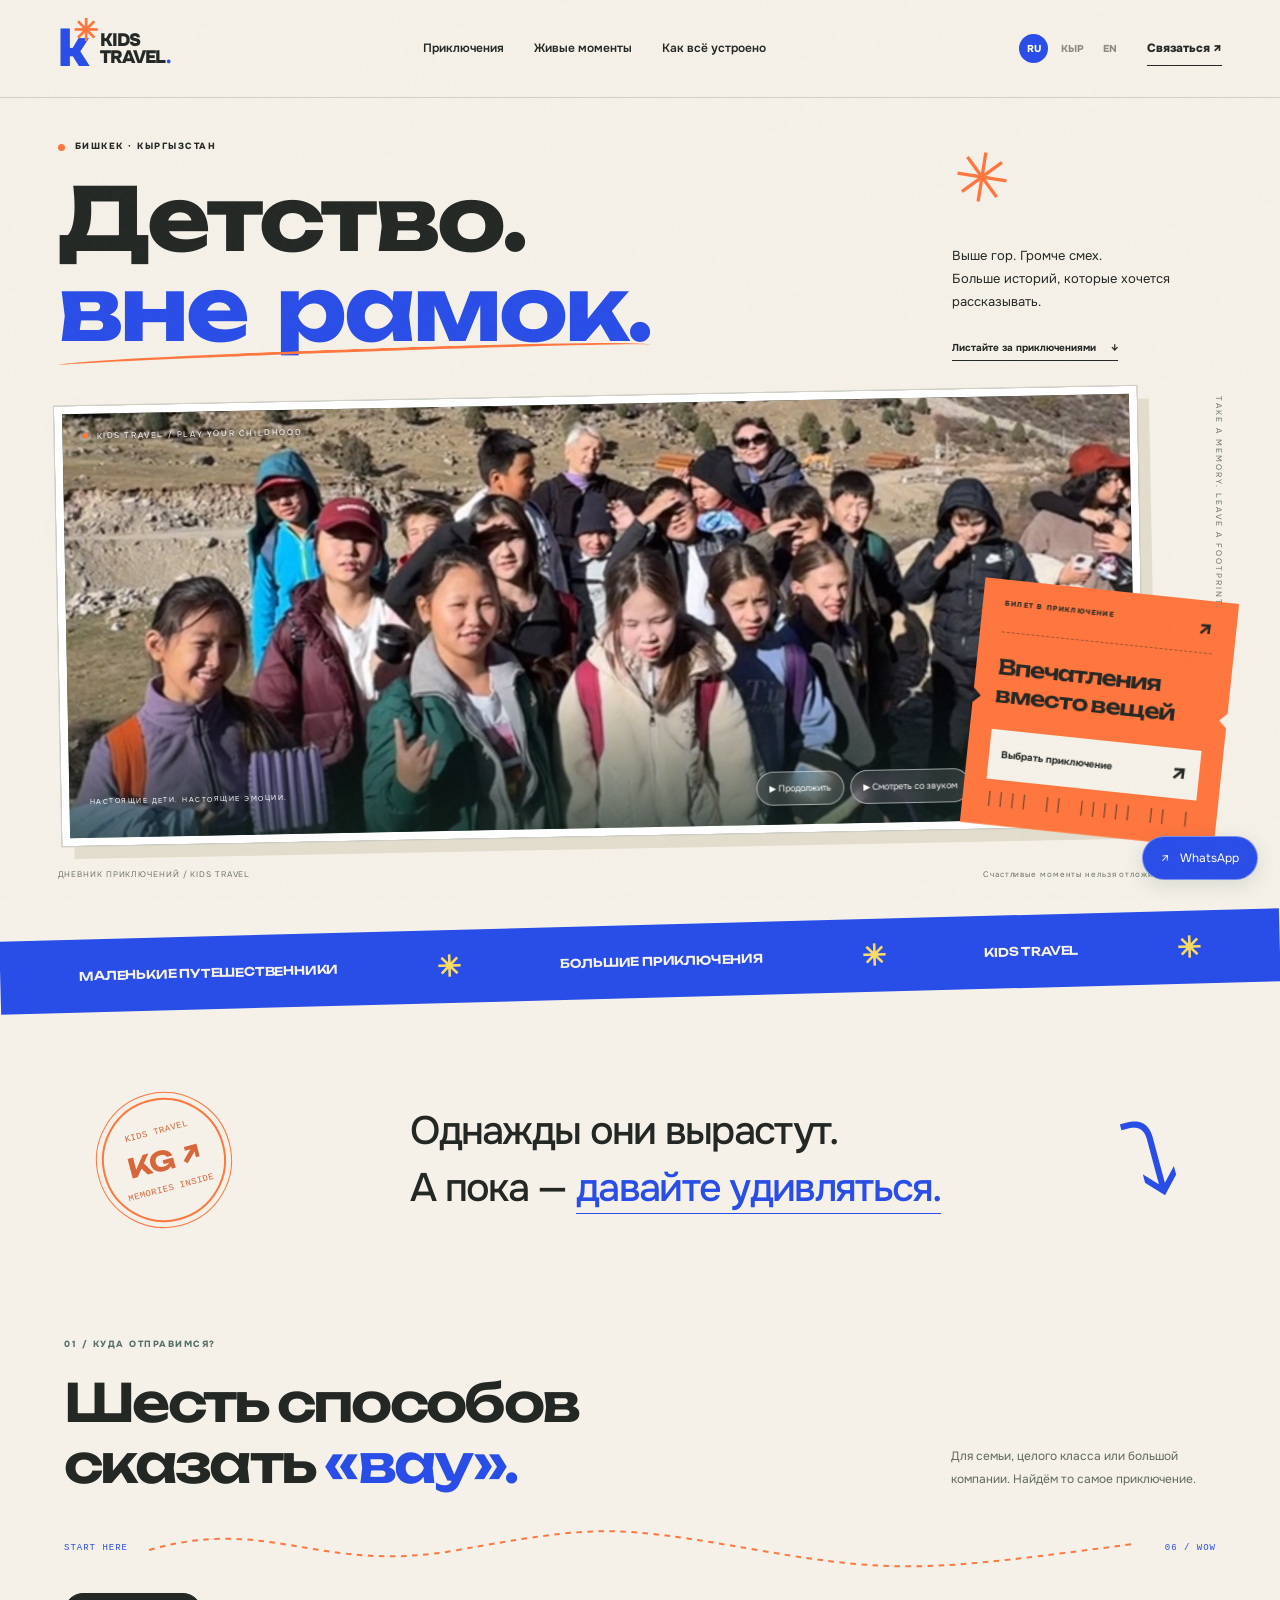
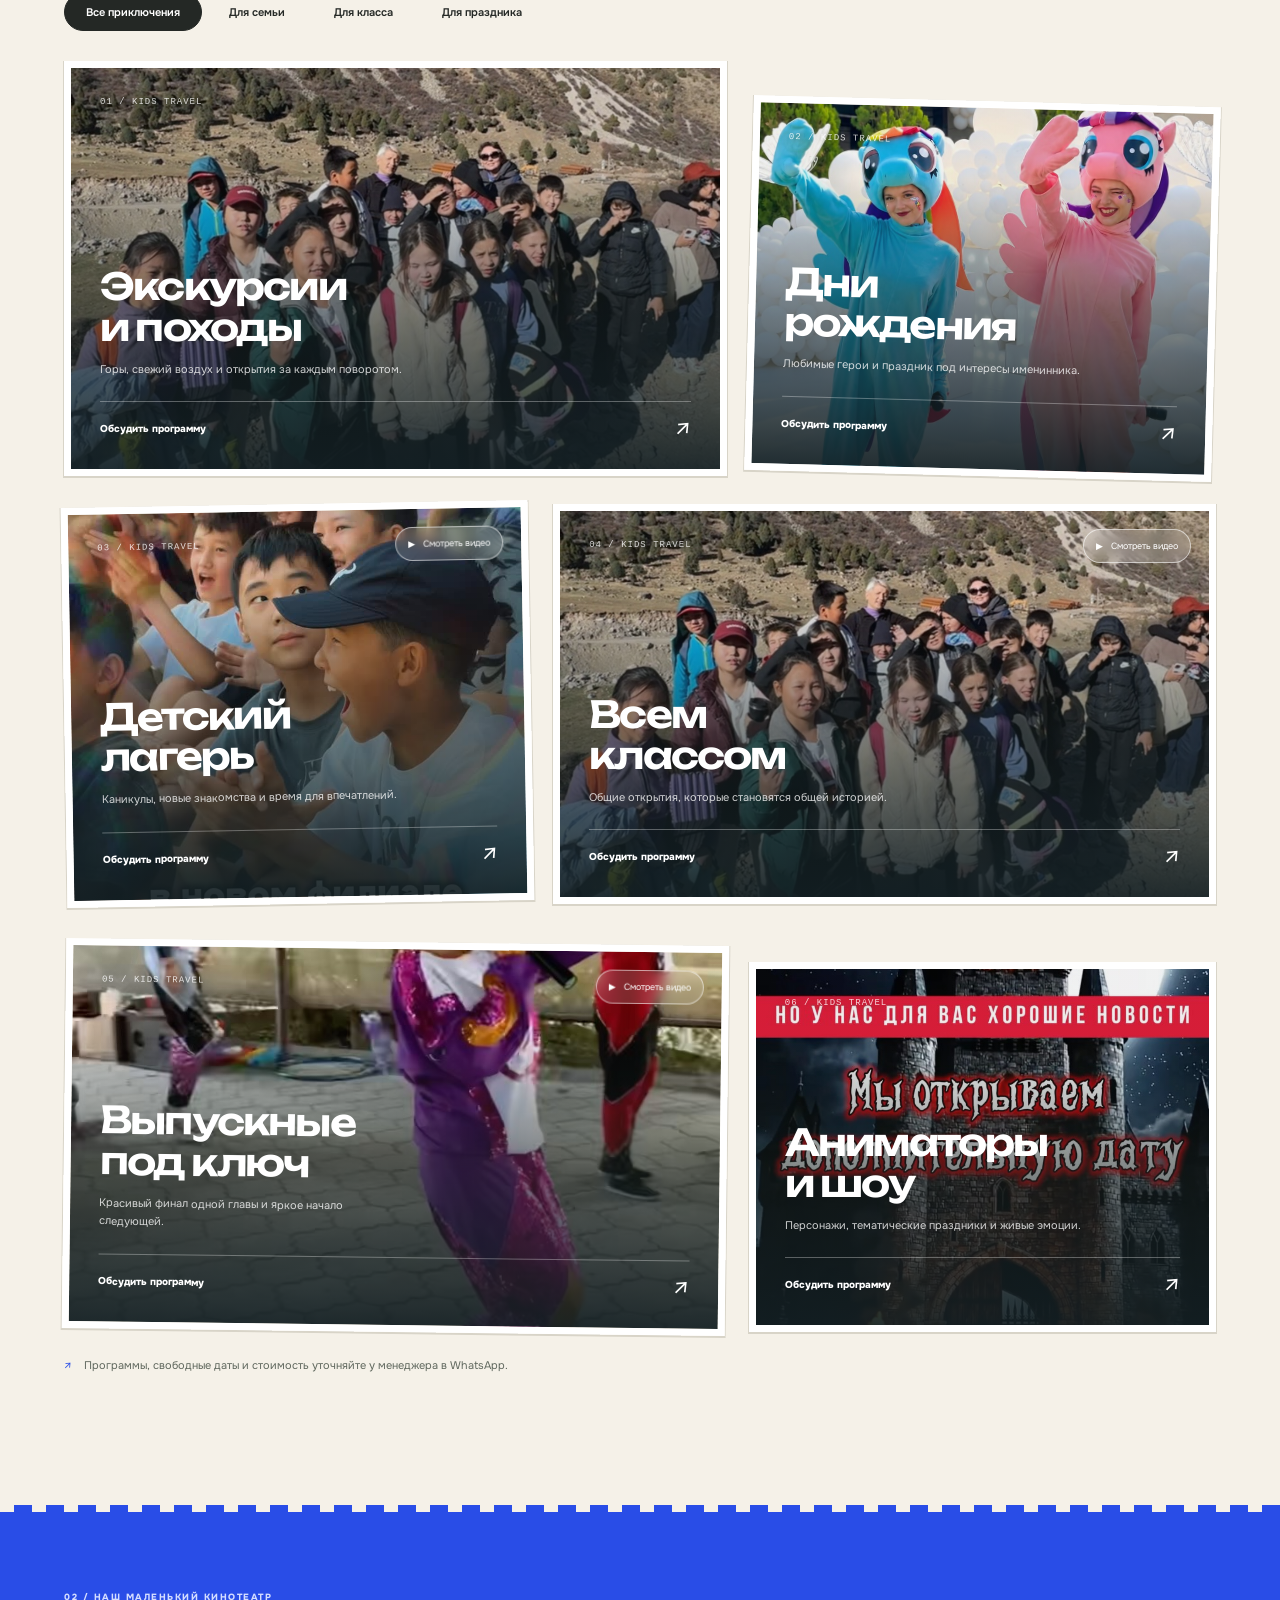
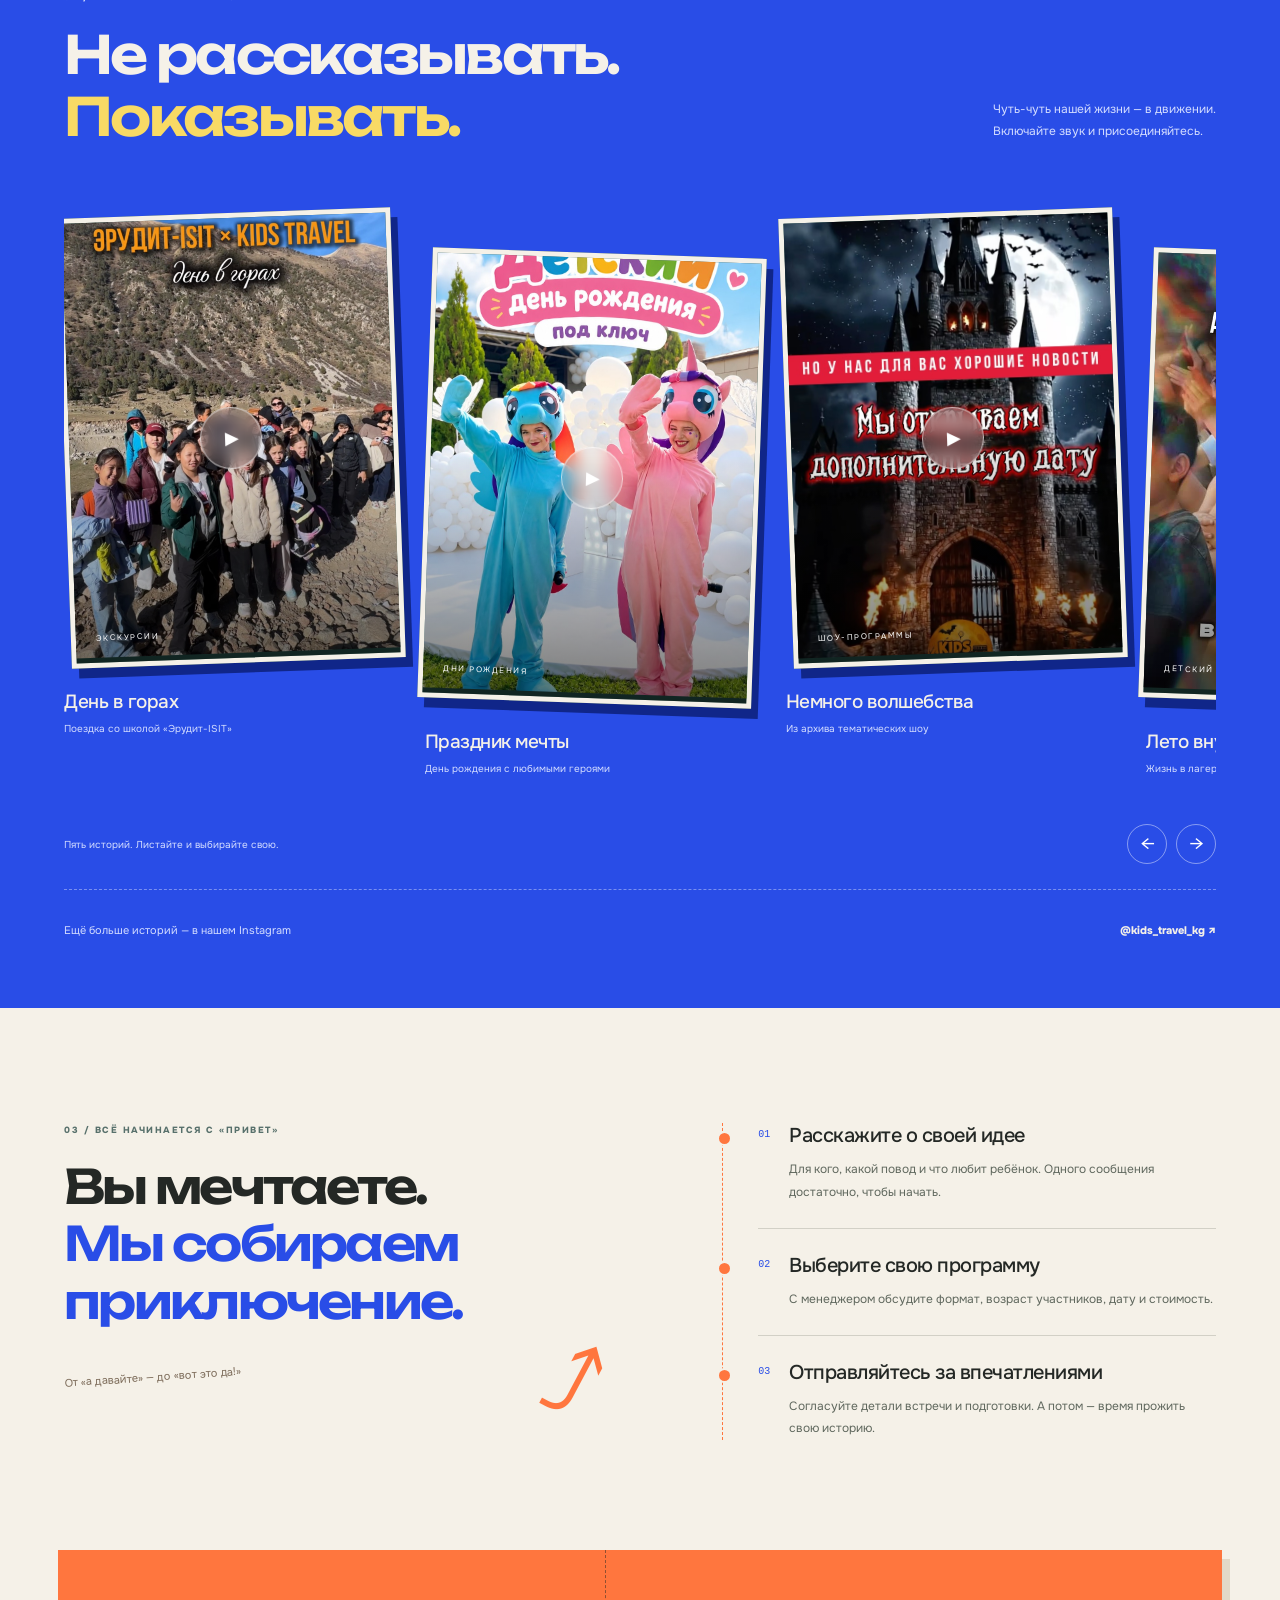
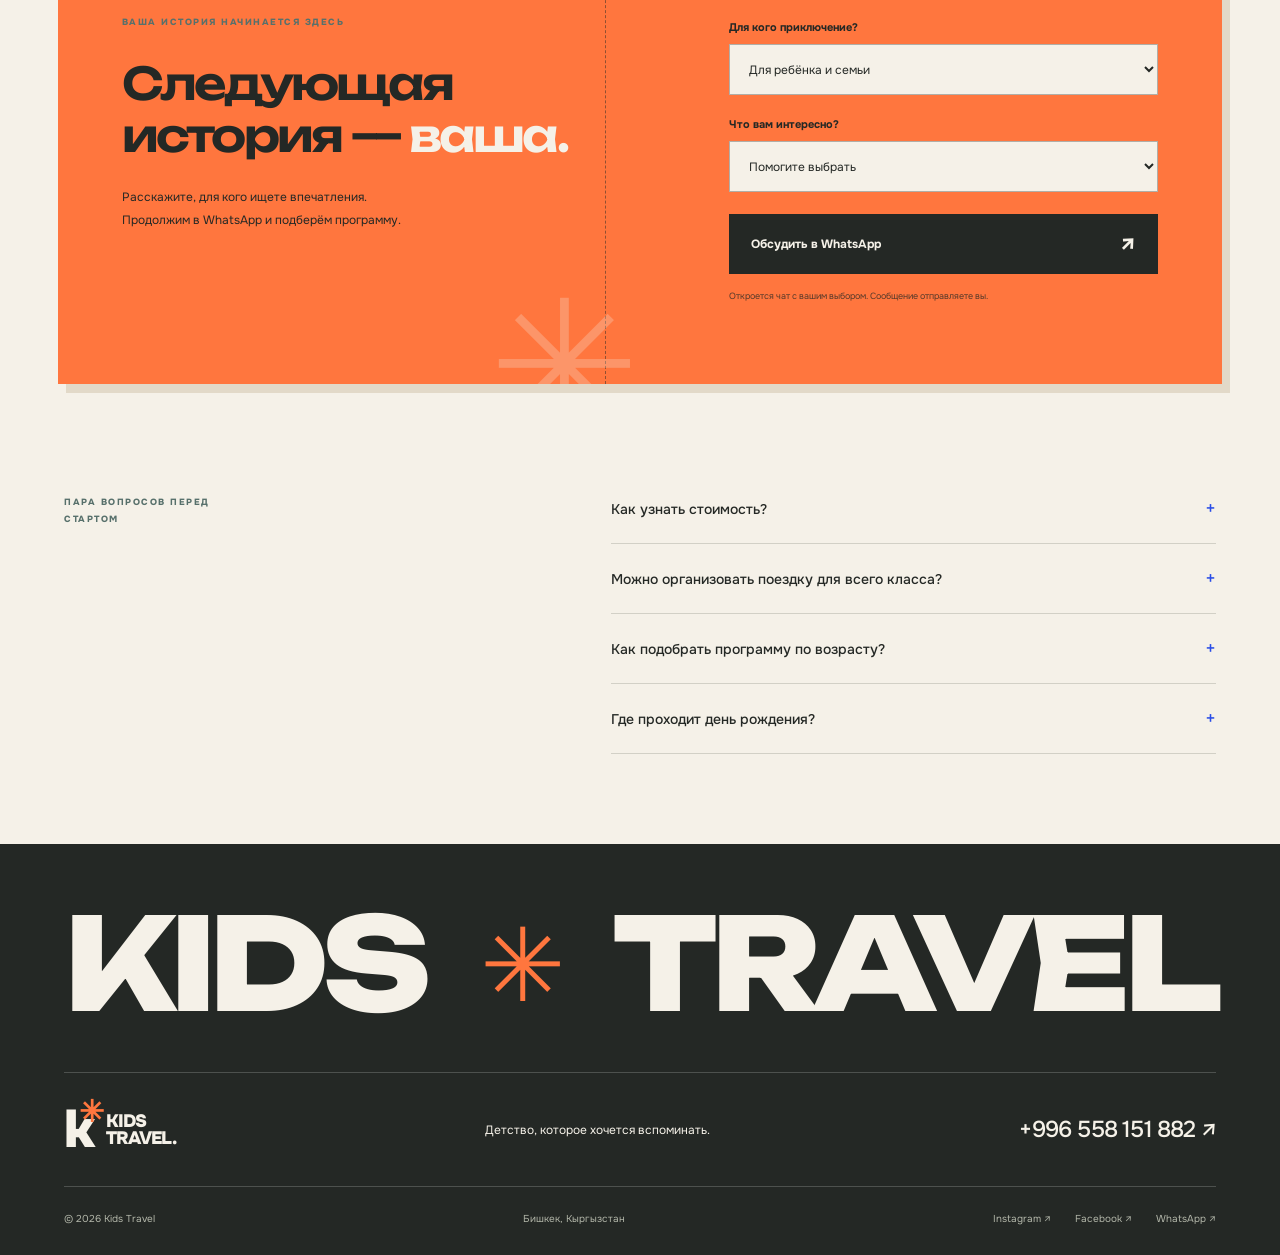
==== kids-travel/index.html @ 7dd41d34 "Publish Kids Travel website with local video on GitHub Pages" ====
<!doctype html>
<html lang="ru">
<head>
  <meta charset="utf-8"><meta name="viewport" content="width=device-width,initial-scale=1">
  <meta name="theme-color" content="#f5f1e8"><meta name="description" content="Kids Travel: экскурсии, лагерь, дни рождения, выпускные и шоу-программы в Бишкеке и Кыргызстане. Подберите приключение в WhatsApp.">
  <title>Kids Travel — детство, полное приключений</title>
  <link rel="icon" type="image/svg+xml" href="assets/favicon.svg"><link rel="stylesheet" href="style.css"><link rel="stylesheet" href="design.css">
</head>
<body>
<a class="skip" href="#directions" data-t="skip">К направлениям</a>
<header class="header">
 <a href="#" class="logo" aria-label="Kids Travel"><span class="logo-mark">k<span>✳</span></span><span>KIDS<br>TRAVEL<span class="logo-dot">.</span></span></a>
 <nav aria-label="Navigation"><a href="#directions" data-t="nav1">Приключения</a><a href="#moments" data-t="nav2">Живые моменты</a><a href="#how" data-t="nav3">Как всё устроено</a></nav>
 <div class="header-right"><div class="languages" role="group" aria-label="Language"><button data-lang="ru" aria-pressed="true">RU</button><button data-lang="ky" aria-pressed="false">КЫР</button><button data-lang="en" aria-pressed="false">EN</button></div><a class="header-contact wa" data-t="contact">Связаться ↗</a></div>
</header>
<main>
 <section class="hero" aria-labelledby="hero-title">
  <div class="hero-top"><div class="hero-copy"><div class="eyebrow"><i></i><span data-t="location">БИШКЕК · КЫРГЫЗСТАН</span></div><h1 id="hero-title" data-t="headline">Детство.<br><span>вне рамок.</span></h1></div><div class="hero-aside"><span class="sun-doodle" aria-hidden="true">✳</span><p data-t="intro">Выше гор. Громче смех.<br>Больше историй, которые хочется рассказывать.</p><a href="#directions" class="text-link"><span data-t="explore">Листайте за приключениями</span> ↓</a></div></div>
  <div class="hero-stage"><div class="hero-video-frame"><div class="hero-media"><video id="hero-video" autoplay muted loop playsinline preload="metadata" poster="assets/poster-1.jpg" aria-label="Kids Travel — поездка в горы"><source src="assets/video-1.mp4" type="video/mp4"></video></div><div class="hero-shade"></div><span class="film-label"><i></i> KIDS TRAVEL / PLAY YOUR CHILDHOOD</span><div class="hero-bottom"><span data-t="heroNote">НАСТОЯЩИЕ ДЕТИ. НАСТОЯЩИЕ ЭМОЦИИ.</span><div class="video-tools"><button id="hero-toggle" data-t="pause">Ⅱ Пауза</button><button class="watch" data-video="1" data-t="watch">▶ Смотреть со звуком</button></div></div></div><div class="hero-ticket"><div class="ticket-head"><span data-t="ticket">БИЛЕТ В ПРИКЛЮЧЕНИЕ</span><b>↗</b></div><p data-t="sticker">Впечатления<br>вместо вещей</p><a class="button lime" href="#directions"><span data-t="choose">Выбрать приключение</span><span>↗</span></a><div class="ticket-code" aria-hidden="true">|||| || ||||| || | |||| ||||| ||</div></div><span class="hero-side-note" aria-hidden="true">TAKE A MEMORY. LEAVE A FOOTPRINT.</span></div>
  <div class="hero-caption"><span data-t="edition">ДНЕВНИК ПРИКЛЮЧЕНИЙ / KIDS TRAVEL</span><span data-t="heroCaption">Счастливые моменты нельзя отложить на потом. ↙</span></div>
 </section>
 <div class="ticker" aria-hidden="true"><span data-t="ticker">МАЛЕНЬКИЕ ПУТЕШЕСТВЕННИКИ</span><b>✳</b><span data-t="ticker2">БОЛЬШИЕ ПРИКЛЮЧЕНИЯ</span><b>✳</b><span>KIDS TRAVEL</span><b>✳</b></div>
 <section class="manifesto"><div class="postmark" aria-hidden="true"><span>KIDS TRAVEL</span><b>KG ↗</b><span>MEMORIES INSIDE</span></div><p data-t="manifesto">Однажды они вырастут.<br>А пока — <em>давайте удивляться.</em></p><span class="manifesto-arrow" aria-hidden="true">⤵</span></section>
 <section id="directions" class="section directions">
  <div class="section-heading"><div><div class="eyebrow dark" data-t="dirLabel">01 / КУДА ОТПРАВИМСЯ?</div><h2 data-t="dirTitle">У каждого детства —<br><em>свой маршрут.</em></h2></div><p data-t="dirIntro">Для семьи, целого класса или большой компании. Найдём то самое приключение.</p></div><div class="route-divider" aria-hidden="true"><span>START HERE</span><svg viewBox="0 0 900 35" preserveAspectRatio="none"><path d="M1 20C110-15 155 45 280 20S420-5 550 20S710 40 890 14"/></svg><span>06 / WOW</span></div>
  <div class="filters" role="group" aria-label="Filter"><button data-filter="all" class="active" aria-pressed="true" data-t="all">Все приключения</button><button data-filter="family" aria-pressed="false" data-t="family">Для семьи</button><button data-filter="school" aria-pressed="false" data-t="school">Для класса</button><button data-filter="party" aria-pressed="false" data-t="party">Для праздника</button></div>
  <div id="direction-grid" class="direction-grid"></div>
  <p class="price-note"><span>↗</span><span data-t="priceNote">Программы, свободные даты и стоимость уточняйте у менеджера в WhatsApp.</span></p>
 </section>
 <section id="moments" class="moments section">
  <div class="section-heading"><div><div class="eyebrow" data-t="momLabel">02 / НИКАКИХ ПОСТАНОВОК</div><h2 data-t="momTitle">Это надо<br><em>почувствовать.</em></h2></div><p data-t="momIntro">Чуть-чуть нашей жизни — в движении.<br>Включайте звук и присоединяйтесь.</p></div>
  <div class="reel-grid" id="reel-grid"></div>
  <div class="film-navigation"><span data-t="filmHint">Пять историй. Листайте и выбирайте свою.</span><div><button id="film-prev" aria-label="Предыдущие видео">←</button><button id="film-next" aria-label="Следующие видео">→</button></div></div>
  <div class="moments-footer"><p data-t="instagramNote">Ещё больше историй — в нашем Instagram</p><a href="https://www.instagram.com/kids_travel_kg/" target="_blank" rel="noopener noreferrer">@kids_travel_kg ↗</a></div>
 </section>
 <section id="how" class="section how"><div class="how-title"><div class="eyebrow dark" data-t="howLabel">03 / ВСЁ НАЧИНАЕТСЯ С «ПРИВЕТ»</div><h2 data-t="howTitle">Вы мечтаете.<br><em>Мы собираем<br>приключение.</em></h2><div class="hand-arrow" aria-hidden="true">⤴</div><span class="how-note" data-t="howNote">От «а давайте» — до «вот это да!»</span></div><div id="steps" class="steps"></div></section>
 <section class="section planner" id="planner"><div><div class="eyebrow dark" data-t="planLabel">ВАША ИСТОРИЯ НАЧИНАЕТСЯ ЗДЕСЬ</div><h2 data-t="planTitle">А что, если<br><em>уже пора?</em></h2><p data-t="planIntro">Расскажите, для кого ищете впечатления.<br>Продолжим в WhatsApp и подберём программу.</p></div><form id="plan-form"><label for="audience" data-t="audienceLabel">Для кого приключение?</label><select id="audience"></select><label for="interest" data-t="interestLabel">Что вам интересно?</label><select id="interest"></select><button class="button ink" type="submit"><span data-t="planButton">Обсудить в WhatsApp</span><span>↗</span></button><p class="form-note" data-t="formNote">Откроется чат с вашим выбором. Сообщение отправляете вы.</p></form><span class="planner-star" aria-hidden="true">✳</span></section>
 <section class="section faq"><div class="eyebrow dark" data-t="faqLabel">ПАРА ВОПРОСОВ ПЕРЕД СТАРТОМ</div><div id="faq-list"></div></section>
</main>
<footer><div class="footer-wordmark" aria-hidden="true">KIDS<span>✳</span>TRAVEL</div><div class="footer-top"><a class="logo" href="#"><span class="logo-mark">k<span>✳</span></span><span>KIDS<br>TRAVEL.</span></a><p data-t="footerLine">Детство, которое хочется вспоминать.</p><a class="phone" href="tel:+996558151882">+996 558 151 882 ↗</a></div><div class="footer-bottom"><span>© <span id="year"></span> Kids Travel</span><span data-t="city">Бишкек, Кыргызстан</span><div><a href="https://www.instagram.com/kids_travel_kg/" target="_blank" rel="noopener noreferrer">Instagram ↗</a><a href="https://www.facebook.com/profile.php?id=61578369153293" target="_blank" rel="noopener noreferrer">Facebook ↗</a><a class="wa">WhatsApp ↗</a></div></div></footer>
<a class="floating-wa wa" aria-label="WhatsApp">↗ <span>WhatsApp</span></a>
<dialog id="video-dialog"><div class="dialog-head"><span id="video-title"></span><button id="close-video" aria-label="Закрыть видео">✕</button></div><video id="modal-video" controls playsinline preload="none"></video><p id="video-error" hidden data-t="videoError">Видео не загрузилось. Попробуйте ещё раз или откройте оригинал.</p><a id="original-link" target="_blank" rel="noopener noreferrer" data-t="original">Оригинал в Instagram ↗</a></dialog>
<script src="app.js"></script>
</body></html>
---- kids-travel/style.css ----
@import url('https://fonts.googleapis.com/css2?family=Manrope:wght@400;500;600;700;800&display=swap');
:root{--paper:#f7f4ec;--ink:#173a37;--lime:#d8f36a;--orange:#ef8853;--line:#d8ded4}*{box-sizing:border-box}html{scroll-behavior:smooth;scroll-padding-top:100px}body{margin:0;color:var(--ink);background:var(--paper);font-family:Manrope,Arial,sans-serif;-webkit-font-smoothing:antialiased}button,input,select{font:inherit}button,a,select{-webkit-tap-highlight-color:transparent}a{color:inherit;text-decoration:none;cursor:pointer}button{cursor:pointer}button:focus-visible,a:focus-visible,select:focus-visible{outline:3px solid #ec7f49;outline-offset:5px}button{color:inherit}img,video{max-width:100%}.skip{position:fixed;left:20px;top:-100px;z-index:100;background:var(--lime);padding:15px}.skip:focus{top:10px}.header{height:100px;display:flex;align-items:center;justify-content:space-between;gap:20px;padding:0 4%;background:var(--paper);position:relative;z-index:5}.logo{display:flex;align-items:center;gap:9px;font-size:18px;font-weight:900;line-height:.91;letter-spacing:-1px}.logo-mark{position:relative;display:block;font-size:53px;line-height:1;letter-spacing:-6px;margin-right:8px}.logo-mark span{position:absolute;color:var(--orange);font-size:30px;right:-15px;top:-6px;letter-spacing:0}.logo-dot{color:var(--orange)}nav{display:flex;gap:30px;font-size:12px;font-weight:700}nav a:hover{color:#cc602f}.header-right{display:flex;align-items:center;gap:28px}.languages{display:flex;gap:11px}.languages button{border:0;background:none;font-size:11px;padding:7px 0;opacity:.5;font-weight:800}.languages button[aria-pressed=true]{opacity:1;border-bottom:2px solid var(--ink)}.header-contact{font-size:12px;border-bottom:1px solid var(--ink);padding:9px 0;font-weight:800}.hero{position:relative;min-height:650px;height:calc(100svh - 100px);max-height:860px;overflow:hidden;margin:0 18px;border-radius:12px;color:#fff;background:#33594f}.hero-media{position:absolute;inset:0 0 0 31%;overflow:hidden}.hero-media video{height:100%;width:100%;object-fit:cover;object-position:center 47%}.hero-shade{position:absolute;inset:0;background:linear-gradient(90deg,#143b36 0%,#173b36ef 24%,#173b3670 60%,#173b3610 100%),linear-gradient(0deg,#123a37a0,transparent 25%)}.hero-copy{position:relative;padding:70px 5% 110px;max-width:850px}.eyebrow{font-size:10px;font-weight:800;letter-spacing:2px;display:flex;gap:10px;align-items:center}.eyebrow i{width:6px;height:6px;border-radius:50%;background:var(--lime)}h1{font-size:clamp(68px,7.7vw,118px);line-height:1.02;letter-spacing:-7px;margin:36px 0 26px;font-weight:800}h1 span{color:var(--lime)}.hero-copy p{font-size:16px;line-height:1.8;color:#e4eee6;margin:0 0 33px}.button{display:inline-flex;justify-content:space-between;gap:34px;align-items:center;border:none;border-radius:5px;padding:19px 22px;font-size:12px;font-weight:800;transition:transform .2s,background .2s}.button:hover{transform:translateY(-3px)}.button span:last-child{font-size:22px;line-height:1}.lime{background:var(--lime);color:var(--ink)}.ink{background:var(--ink);color:var(--paper)}.hero-sticker{position:absolute;right:5%;top:46px;transform:rotate(9deg);text-align:center;color:var(--ink);background:var(--lime);border-radius:50%;width:129px;height:129px;display:grid;align-content:center;gap:0}.hero-sticker>span{font-size:37px;line-height:1}.hero-sticker p{font-size:11px;font-weight:800;line-height:1.4;margin:7px 0}.hero-bottom{position:absolute;bottom:25px;left:5%;right:3%;display:flex;justify-content:space-between;align-items:center;gap:15px}.hero-bottom>span{font-size:8px;letter-spacing:1.9px}.video-tools{display:flex;gap:8px}.video-tools button{border:1px solid #ffffff60;border-radius:30px;background:#173a3750;color:white;padding:10px 15px;font-size:10px;backdrop-filter:blur(8px)}.ticker{display:flex;align-items:center;justify-content:space-evenly;gap:32px;overflow:hidden;white-space:nowrap;padding:25px 0;font-size:12px;font-weight:800;letter-spacing:1px;border-bottom:1px solid var(--line)}.ticker b{font-size:26px;color:var(--orange)}.section{padding:100px 6%}.section-heading{display:flex;justify-content:space-between;gap:40px;align-items:flex-end;margin-bottom:42px}.dark{color:#57706b}h2{font-size:clamp(35px,4.1vw,61px);line-height:1.12;letter-spacing:-3px;margin:22px 0 0;font-weight:800}h2 em{font-style:normal;color:#68877c}.section-heading>p{font-size:13px;line-height:1.9;max-width:270px;margin:0 0 5px;color:#60716a}.filters{display:flex;gap:8px;flex-wrap:wrap;margin-bottom:30px}.filters button{background:transparent;border:1px solid #cfd6cd;border-radius:24px;padding:11px 20px;font-size:11px;font-weight:700}.filters button.active{background:var(--ink);color:#fff;border-color:var(--ink)}.direction-grid{display:grid;grid-template-columns:repeat(3,1fr);gap:18px}.direction-card{min-height:340px;position:relative;overflow:hidden;border-radius:8px;padding:26px;display:flex;flex-direction:column;align-items:flex-start;isolation:isolate}.direction-card:hover .card-photo{transform:scale(1.04)}.direction-card[hidden]{display:none}.card-photo{position:absolute;inset:0;width:100%;height:100%;object-fit:cover;z-index:-2;transition:transform .6s}.direction-card.photo{color:white}.direction-card.photo:before{content:'';position:absolute;inset:0;background:linear-gradient(0deg,#102f2feb,#102f2f00 95%);z-index:-1}.card-number{font-size:10px;letter-spacing:1px;opacity:.8}.direction-card h3{font-size:27px;letter-spacing:-1px;line-height:1.1;margin:auto 0 12px;max-width:250px}.direction-card p{font-size:11px;line-height:1.7;max-width:250px;margin:0 0 23px;opacity:.85}.card-link{width:100%;display:flex;align-items:center;justify-content:space-between;border-top:1px solid #ffffff50;padding-top:15px;font-size:10px;font-weight:800}.card-link b{font-size:23px;line-height:1;font-weight:400}.card-symbol{position:absolute;top:30px;right:25px;font-size:91px;line-height:1;opacity:.55;transform:rotate(-12deg)}.direction-card.peach{background:#f0c6af}.direction-card.green{background:#dce5cc}.direction-card.yellow{background:#e8edb7}.direction-card:not(.photo) .card-link{border-color:#173a3730}.price-note{font-size:11px;line-height:1.7;display:flex;gap:12px;margin:24px 0 0;color:#60716a}.price-note>span:first-child{color:var(--orange)}.moments{background:var(--ink);color:var(--paper);position:relative}.moments h2 em{color:var(--lime)}.moments .eyebrow{color:#bdc8ba}.moments .section-heading>p{color:#becac0}.reel-grid{display:grid;grid-template-columns:repeat(3,1fr);gap:24px;align-items:start}.reel-card:nth-child(2){margin-top:55px}.reel-card button{display:block;position:relative;width:100%;aspect-ratio:9/13;padding:0;border:0;border-radius:8px;overflow:hidden;background:#244e47;color:white}.reel-card img{width:100%;height:100%;object-fit:cover;transition:transform .5s}.reel-card button:hover img{transform:scale(1.04)}.reel-card button:after{content:'';position:absolute;inset:0;background:linear-gradient(0deg,#0008,transparent 55%)}.play-circle{position:absolute;inset:0;margin:auto;width:62px;height:62px;border:1px solid #fff9;background:#ffffff20;backdrop-filter:blur(8px);border-radius:50%;display:grid;place-items:center;font-size:18px;padding-left:3px;z-index:1}.reel-tag{position:absolute;bottom:20px;left:20px;font-size:9px;letter-spacing:1.5px;z-index:1}.reel-card h3{font-size:17px;margin:20px 0 5px;letter-spacing:-.5px}.reel-card p{font-size:11px;color:#b9c7bd;margin:0;line-height:1.6}.moments-footer{display:flex;justify-content:space-between;gap:20px;align-items:center;margin-top:55px;padding-top:25px;border-top:1px solid #ffffff25;font-size:11px}.moments-footer p{color:#b9c7bd}.moments-footer a{font-weight:800}.how{display:grid;grid-template-columns:1fr 1fr;gap:12%;padding-top:120px;padding-bottom:100px}.how-title{position:relative}.hand-arrow{position:absolute;right:0;bottom:0;font-size:100px;color:var(--orange);transform:rotate(15deg)}.steps article{display:flex;gap:25px;border-top:1px solid var(--line);padding:26px 0}.steps article:last-child{border-bottom:1px solid var(--line)}.steps article>span{font-size:11px;color:#74867e;padding-top:6px}.steps h3{font-size:19px;letter-spacing:-.5px;margin:0 0 10px}.steps p{font-size:12px;line-height:1.9;margin:0;color:#60716a}.planner{position:relative;margin:0 20px;background:var(--lime);border-radius:10px;display:grid;grid-template-columns:1fr 1fr;gap:14%;overflow:hidden;padding:70px 5%}.planner h2 em{color:#527b44}.planner p{font-size:12px;line-height:1.9;margin:24px 0 0}.planner form{position:relative;z-index:1;padding-top:5px}.planner label{font-size:11px;font-weight:700;display:block;margin:0 0 10px}.planner select{width:100%;padding:15px 38px 15px 15px;background:#f7f4ec80;border:1px solid #173a3733;border-radius:4px;margin:0 0 22px;color:var(--ink);font-size:12px;min-height:49px}.planner .button{width:100%}.planner .form-note{font-size:9px;margin:14px 0;color:#486443}.planner-star{font-size:290px;position:absolute;left:34%;bottom:-135px;line-height:1;opacity:.12;pointer-events:none}.faq{padding-top:80px;padding-bottom:90px;display:grid;grid-template-columns:1fr 1.3fr;gap:8%}.faq>.eyebrow{align-self:start;margin-top:20px;line-height:1.9}.faq details{padding:22px 0;border-bottom:1px solid var(--line)}.faq summary{font-size:14px;font-weight:700;cursor:pointer;list-style:none;display:flex;justify-content:space-between;gap:20px}.faq summary::-webkit-details-marker{display:none}.faq summary:after{content:'+';font-size:20px;font-weight:400}.faq details[open] summary:after{content:'−'}.faq details p{font-size:12px;line-height:1.9;color:#60716a;margin:18px 25px 0 0}footer{background:#e9eee4;padding:45px 6% 25px}.footer-top{display:flex;justify-content:space-between;align-items:center;gap:30px;padding-bottom:40px}.footer-top p{font-size:12px}.phone{font-size:20px;font-weight:700;letter-spacing:-.8px}.footer-bottom{display:flex;justify-content:space-between;gap:20px;border-top:1px solid #cdd6c9;padding-top:24px;font-size:10px;color:#60716a}.footer-bottom>div{display:flex;gap:24px}.floating-wa{position:fixed;right:22px;bottom:20px;padding:13px 18px;background:var(--ink);color:var(--lime);border:1px solid #ffffff35;border-radius:30px;font-size:12px;z-index:8;box-shadow:0 5px 20px #123a3720}.floating-wa span{margin-left:8px}dialog{border:1px solid #ffffff30;border-radius:12px;padding:16px;background:#122d29;color:white;width:min(520px,94vw);max-height:95svh;box-shadow:0 25px 100px #0005}dialog::backdrop{background:#071b18e8;backdrop-filter:blur(10px)}.dialog-head{display:flex;align-items:center;justify-content:space-between;font-size:12px;margin-bottom:12px;gap:15px}.dialog-head button{border:1px solid #ffffff40;background:none;color:#fff;border-radius:50%;height:34px;width:34px;flex-shrink:0}dialog video{display:block;width:100%;max-height:74svh;background:#000;border-radius:4px}dialog>a{font-size:10px;display:block;margin-top:13px;text-decoration:underline}dialog p{font-size:12px}body.modal-open{overflow:hidden}@media(min-width:1600px){.header,.section,footer{padding-left:max(6%,calc((100vw - 1450px)/2));padding-right:max(6%,calc((100vw - 1450px)/2))}.hero-copy{padding-left:7%}}@media(max-width:1000px){.header{height:85px}nav{gap:17px;font-size:10px}.header-right{gap:18px}.hero{height:700px;min-height:580px}.hero-copy{padding-top:85px}h1{font-size:88px}.hero-sticker{width:105px;height:105px;right:30px}.hero-sticker p{font-size:9px}.direction-card{padding:20px;min-height:315px}.direction-card h3{font-size:23px}.card-symbol{font-size:70px}.section{padding:80px 5%}.planner{padding:65px 5%;gap:9%}.how{gap:8%}.eyebrow{font-size:9px;letter-spacing:1.4px}}@media(max-width:700px){html{scroll-padding-top:20px}.header{height:80px;padding:0 20px}.logo{font-size:14px}.logo-mark{font-size:42px}.logo-mark span{font-size:24px;right:-11px;top:-3px}nav,.header-contact{display:none}.languages{gap:14px}.hero{margin:0 9px;border-radius:8px;height:760px;max-height:calc(100svh - 88px);min-height:620px}.hero-media{inset:0}.hero-media video{object-position:58% center}.hero-shade{background:linear-gradient(90deg,#133b36b8,#133b360a),linear-gradient(0deg,#133b36ef 0%,#133b3680 48%,#133b3620 100%)}.hero-copy{padding:150px 22px 100px}.hero-copy .eyebrow{font-size:8px}h1{font-size:clamp(58px,14vw,90px);letter-spacing:-4px;margin:26px 0 20px}.hero-copy p{font-size:12px;line-height:1.9;margin-bottom:25px}.button{padding:17px 18px;font-size:11px;gap:30px}.hero-sticker{top:21px;right:20px;width:92px;height:92px}.hero-sticker>span{font-size:25px}.hero-sticker p{font-size:9px}.hero-bottom{left:22px;right:20px;bottom:21px;align-items:flex-start;flex-direction:column;gap:15px}.hero-bottom>span{font-size:7px;letter-spacing:1.2px}.video-tools button{font-size:9px;padding:9px 12px}.ticker{font-size:9px;gap:20px;justify-content:flex-start;padding:17px 20px}.ticker b{font-size:22px}.section{padding:65px 22px}.section-heading{display:block;margin-bottom:28px}h2{font-size:37px;letter-spacing:-2px;margin-top:18px}.section-heading>p{font-size:12px;max-width:100%;margin-top:24px}.filters{gap:7px;margin-bottom:22px}.filters button{padding:9px 13px;font-size:10px}.direction-grid{grid-template-columns:1fr 1fr;gap:10px}.direction-card{min-height:305px;padding:16px}.direction-card h3{font-size:22px;letter-spacing:-.8px}.direction-card p{font-size:10px;margin-bottom:18px}.card-number{font-size:8px}.card-link{font-size:9px;gap:6px}.card-symbol{font-size:60px;top:30px;right:13px}.price-note{font-size:10px}.reel-grid{gap:14px;display:flex;overflow-x:auto;scroll-snap-type:x mandatory;padding-bottom:15px}.reel-card{min-width:77%;scroll-snap-align:start}.reel-card:nth-child(2){margin-top:0}.reel-card button{aspect-ratio:9/13}.moments-footer{margin-top:22px;display:block;line-height:1.8}.how{grid-template-columns:1fr;gap:30px}.hand-arrow{font-size:80px;bottom:0;right:5px}.how h2{max-width:85%}.steps article{padding:22px 0}.planner{margin:0 9px;grid-template-columns:1fr;gap:30px;padding:40px 22px}.planner p{font-size:11px}.planner-star{left:auto;right:-40px;top:-35px;font-size:220px}.faq{grid-template-columns:1fr;gap:15px;padding-top:45px;padding-bottom:55px}.faq>.eyebrow{margin:0}.faq summary{font-size:12px}.footer-top{align-items:flex-start;flex-wrap:wrap;gap:24px}.footer-top p{font-size:10px;max-width:145px;line-height:1.8;margin:0}.footer-top .phone{font-size:23px;width:100%;margin-top:5px}.footer-bottom{flex-wrap:wrap;font-size:9px}.footer-bottom>div{width:100%;gap:22px}footer{padding:35px 22px 85px}.floating-wa{right:15px;bottom:15px}.dialog-head{font-size:10px}}@media(max-width:360px){.direction-grid{grid-template-columns:1fr}.direction-card{min-height:300px}.hero-copy{padding-top:135px}h1{font-size:54px}.hero-copy p br{display:none}}@media(prefers-reduced-motion:reduce){html{scroll-behavior:auto}*,*:before,*:after{transition:none!important;animation:none!important}}
---- kids-travel/design.css ----
@import url('https://fonts.googleapis.com/css2?family=Onest:wght@400;500;600;700;800;900&family=Unbounded:wght@500;600;700;800&display=swap');
:root{--paper:#f5f1e8;--ink:#242825;--blue:#294de7;--orange:#ff763e;--lime:#f8da65;--line:#d2d0c6;--display:Unbounded,Arial,sans-serif}body{font-family:Onest,Arial,sans-serif}body:before{content:'';position:fixed;inset:0;opacity:.12;pointer-events:none;z-index:30;background-image:url("data:image/svg+xml,%3Csvg viewBox='0 0 180 180' xmlns='http://www.w3.org/2000/svg'%3E%3Cfilter id='n'%3E%3CfeTurbulence type='fractalNoise' baseFrequency='.95' numOctaves='3' stitchTiles='stitch'/%3E%3C/filter%3E%3Crect width='100%25' height='100%25' opacity='.2' filter='url(%23n)'/%3E%3C/svg%3E")}html{scroll-padding-top:30px}.header{height:98px;padding:0 4.5%;border-bottom:1px solid var(--line);max-width:1600px;margin:auto}.logo-mark{color:var(--blue)}.logo-dot{color:var(--blue)}nav{font-size:12px;font-weight:600}nav a{border-bottom:1px solid transparent;padding:8px 0}nav a:hover{color:var(--blue);border-color:var(--orange)}.header-right{gap:24px}.languages{gap:7px}.languages button{font-size:10px;padding:6px;border-bottom:0}.languages button[aria-pressed=true]{background:var(--blue);color:white;border:0;border-radius:50%;height:29px;min-width:29px}.hero{max-width:1600px;margin:auto;padding:34px 4.5% 0;height:auto;min-height:0;max-height:none;overflow:visible;border-radius:0;background:none;color:var(--ink)}.hero-top{display:flex;justify-content:space-between;align-items:center;gap:40px;padding-bottom:35px}.hero-copy{padding:0;max-width:none}.eyebrow{font-size:9px;letter-spacing:1.5px;line-height:1.7}.eyebrow i{background:var(--orange);width:7px;height:7px}h1{font-family:var(--display);font-size:clamp(58px,6.8vw,105px);line-height:1.04;font-weight:800;letter-spacing:-5px;margin:18px 0 0}h1 span{color:var(--blue);display:inline-block;position:relative}h1 span:after{content:'';position:absolute;left:0;bottom:-7px;width:100%;height:9px;border-top:3px solid var(--orange);border-radius:50%;transform:rotate(-2deg)}.hero-aside{position:relative;max-width:260px;margin:30px 10px 0 0}.sun-doodle{display:block;font-size:68px;color:var(--orange);line-height:1;transform:rotate(9deg);margin-bottom:15px}.hero-aside p{font-size:13px;line-height:1.75;margin:0 0 22px}.text-link{font-size:10px;font-weight:700;border-bottom:1px solid var(--ink);padding-bottom:6px;display:inline-flex;gap:15px}.hero-stage{position:relative;padding-right:7%;padding-bottom:25px}.hero-video-frame{position:relative;height:440px;overflow:hidden;border:8px solid white;outline:1px solid var(--line);box-shadow:12px 13px 0 #e3ddcd;transform:rotate(-1.1deg);background:#344b3d}.hero-media,.hero-shade{position:absolute;inset:0}.hero-media video{object-position:center 55%}.hero-shade{background:linear-gradient(0deg,#122721b0,transparent 35%)}.film-label{position:absolute;left:20px;top:17px;color:white;font-size:8px;letter-spacing:1.6px;display:flex;gap:8px;align-items:center;text-shadow:0 1px 5px #000}.film-label i{width:6px;height:6px;background:var(--orange);border-radius:50%;box-shadow:0 0 0 3px #fff3}.hero-bottom{left:20px;right:21px;bottom:19px;color:white;gap:15px;padding-right:145px}.hero-bottom>span{font-size:7px;letter-spacing:1.5px;max-width:200px;line-height:1.6}.video-tools{gap:6px}.video-tools button{background:#ffffff20;border-color:#fff8;padding:10px 12px;font-size:9px}.hero-ticket{position:absolute;right:-5px;bottom:26px;width:255px;transform:rotate(6deg);background:var(--orange);padding:19px 22px 14px;box-shadow:0 10px 20px #34302420;clip-path:polygon(0 0,100% 0,100% 45%,97% 48%,100% 51%,100% 100%,0 100%,0 51%,3% 48%,0 45%)}.ticket-head{font-size:7px;font-weight:800;letter-spacing:1.2px;border-bottom:1px dashed #24282570;padding-bottom:13px;display:flex;justify-content:space-between;gap:15px}.ticket-head b{font-size:20px;line-height:1}.hero-ticket p{font-family:var(--display);font-size:21px;line-height:1.35;letter-spacing:-1px;font-weight:600;margin:20px 0}.button{border-radius:0;font-weight:700}.lime{background:var(--paper)}.hero-ticket .button{width:100%;font-size:10px;padding:14px 12px;gap:15px}.ticket-code{text-align:center;font-family:monospace;font-size:16px;line-height:1.5;letter-spacing:2px;margin-top:8px;opacity:.6;overflow:hidden;white-space:nowrap}.hero-side-note{position:absolute;right:-2px;top:0;writing-mode:vertical-rl;font-size:8px;letter-spacing:2px;color:#6a7269}.hero-caption{display:flex;justify-content:space-between;gap:20px;font-size:8px;color:#6e7469;letter-spacing:.9px;padding:8px 0 30px}.ticker{background:var(--blue);color:var(--paper);gap:45px;padding:22px 25px;transform:rotate(-1.5deg);width:100%;margin:16px 0 0;font-family:var(--display);font-size:12px;font-weight:600;letter-spacing:-.2px;border:0}.ticker b{font-size:29px;line-height:1;color:var(--lime)}.manifesto{position:relative;max-width:1600px;margin:auto;display:flex;align-items:center;justify-content:space-between;gap:50px;padding:100px 8% 85px}.postmark{width:124px;height:124px;border:2px solid var(--orange);outline:1px solid var(--orange);outline-offset:5px;border-radius:50%;color:#d8663b;transform:rotate(-15deg);display:flex;align-items:center;justify-content:center;flex-direction:column;gap:7px;flex-shrink:0}.postmark span{font-family:monospace;font-size:9px;letter-spacing:.5px}.postmark b{font-family:var(--display);font-size:27px}.manifesto p{font-size:clamp(25px,3.1vw,46px);font-weight:500;line-height:1.45;letter-spacing:-1.7px;margin:0}.manifesto em{font-style:normal;color:var(--blue);border-bottom:1px solid var(--blue)}.manifesto-arrow{font-size:105px;color:var(--blue);line-height:1;transform:rotate(-15deg)}.section{max-width:1600px;padding:80px 5%;margin:auto}.section-heading{gap:45px;margin-bottom:32px}h2{font-family:var(--display);font-size:clamp(34px,4.1vw,63px);line-height:1.18;letter-spacing:-2.7px;font-weight:600;margin:19px 0 0}h2 em{color:var(--blue)}.section-heading>p{max-width:265px;font-size:12px;color:#60685e}.directions{padding-top:30px}.route-divider{display:flex;align-items:center;gap:20px;margin:35px 0 28px;font-family:monospace;color:var(--blue);font-size:9px;letter-spacing:1px}.route-divider span{white-space:nowrap}.route-divider svg{flex:1;height:35px;overflow:visible;min-width:0}.route-divider path{fill:none;stroke:var(--orange);stroke-width:2;stroke-dasharray:5 5}.filters{gap:5px;margin-bottom:30px}.filters button{font-size:11px;font-weight:600;border-color:transparent;padding:11px 21px}.filters button.active{border-color:var(--ink)}.direction-grid{grid-template-columns:repeat(12,minmax(0,1fr));gap:28px 22px;align-items:start}.direction-card{grid-column:span 7;min-height:415px;padding:29px;border:7px solid white;box-shadow:0 1px 0 1px #d8d4c8;border-radius:0}.direction-card:nth-child(2){grid-column:span 5;min-height:375px;margin-top:40px;transform:rotate(1.5deg)}.direction-card:nth-child(3){grid-column:span 5;min-height:400px;transform:rotate(-1deg)}.direction-card:nth-child(4){grid-column:span 7;min-height:400px}.direction-card:nth-child(5){grid-column:span 7;min-height:390px;margin-top:10px;transform:rotate(.7deg)}.direction-card:nth-child(6){grid-column:span 5;min-height:370px;margin-top:30px}.card-photo{object-position:center 57%}.direction-card.photo:before{background:linear-gradient(0deg,#131f23ed 0%,#18232385 45%,#16232310 80%)}.card-number{font-family:monospace;font-size:9px;letter-spacing:1px;text-shadow:0 1px 8px #0008}.direction-card h3{font-family:var(--display);font-size:clamp(24px,2.9vw,43px);font-weight:600;line-height:1.1;letter-spacing:-1.8px;padding-top:90px;max-width:90%}.direction-card p{max-width:310px;color:#fffe}.card-play{position:absolute;top:18px;right:18px;display:flex;align-items:center;gap:8px;font-size:9px;border:1px solid #ffffff90;border-radius:25px;padding:10px 12px;background:#ffffff25;backdrop-filter:blur(7px);color:white}.price-note{color:#60685e}.price-note>span:first-child{color:var(--blue)}.moments{margin:50px auto 0;background:var(--blue);padding-top:85px;padding-bottom:60px;max-width:none;overflow:hidden}.moments:before{content:'';position:absolute;top:0;left:0;right:0;height:7px;background:repeating-linear-gradient(90deg,var(--paper) 0 14px,transparent 14px 32px)}.moments .section-heading{max-width:1440px;margin:0 auto 50px}.moments h2 em{color:var(--lime)}.moments .eyebrow,.moments .section-heading>p{color:#d4ddff}.reel-grid{max-width:1440px;display:flex;gap:27px;overflow-x:auto;padding:15px 3px 35px;scroll-snap-type:x mandatory;scrollbar-color:var(--lime) #ffffff30;scrollbar-width:thin;margin:auto}.reel-card{flex:0 0 calc(30% - 10px);min-width:240px;scroll-snap-align:start;position:relative}.reel-card:nth-child(2){margin:0}.reel-card:nth-child(2n){padding-top:40px}.reel-card button{border:5px solid var(--paper);border-radius:0;aspect-ratio:9/12;transform:rotate(-2deg);box-shadow:7px 10px 0 #102689;overflow:visible}.reel-card:nth-child(2n) button{transform:rotate(2deg)}.reel-card img{object-fit:cover}.play-circle{transition:transform .3s}.reel-card button:hover .play-circle{transform:scale(1.13);background:var(--orange)}.reel-tag{font-size:8px}.reel-card h3{font-size:19px;font-weight:500;margin:27px 0 7px}.reel-card p{font-size:10px;color:#d3dcff}.moments-footer{max-width:1440px;margin:25px auto 0;padding-top:22px;border-top:1px dashed #ffffff60}.moments-footer p{color:#d3dcff}.how{grid-template-columns:1.1fr 1fr;gap:10%;padding-top:115px;padding-bottom:110px}.how h2{font-size:clamp(32px,3.7vw,56px);line-height:1.22}.hand-arrow{bottom:5px;right:10px;color:var(--orange);transform:rotate(28deg);line-height:1}.how-note{display:block;margin-top:25px;font-size:11px;line-height:1.6;transform:rotate(-4deg);color:#7b6a58}.steps{position:relative;border-left:1px dashed var(--orange);padding-left:35px}.steps article{position:relative;padding:24px 0;gap:19px;border-top:0;border-bottom:1px solid var(--line)}.steps article:first-child{padding-top:0}.steps article:last-child{border-bottom:none;padding-bottom:0}.steps article:before{content:'';position:absolute;left:-41px;top:32px;width:11px;height:11px;background:var(--orange);border:2px solid var(--paper);border-radius:50%}.steps article:first-child:before{top:8px}.steps article>span{font-family:monospace;font-size:10px;color:var(--blue)}.steps h3{font-size:20px;font-weight:500}.steps p{color:#60685e}.planner{grid-template-columns:1.1fr 1fr;gap:13%;background:var(--orange);margin:0 4.5%;max-width:none;padding:65px 5%;border-radius:0;box-shadow:8px 9px 0 #e2d9c8}.planner:before{content:'';position:absolute;left:47%;top:0;bottom:0;border-left:1px dashed #24282580}.planner h2{font-size:clamp(30px,3.5vw,55px);margin-top:26px}.planner h2 em{color:var(--paper)}.planner select{background:var(--paper);border-color:#24282555;border-radius:0;min-height:51px}.planner .form-note{color:#573a2a}.planner-star{left:37%;bottom:-75px;font-size:180px;color:var(--paper);opacity:.25}.faq{grid-template-columns:1fr 1.4fr;gap:10%;padding-top:90px;padding-bottom:90px}.faq>.eyebrow{max-width:200px}.faq summary{font-weight:500;align-items:center}.faq summary:after{color:var(--blue)}footer{background:var(--ink);color:var(--paper);padding:40px 5% 30px;overflow:hidden}.footer-wordmark{display:flex;align-items:center;justify-content:space-between;font-family:var(--display);font-weight:800;font-size:clamp(45px,10vw,170px);line-height:1;letter-spacing:-7px;white-space:nowrap;color:var(--paper);padding:15px 0 45px}.footer-wordmark>span{font-weight:400;color:var(--orange);font-size:.8em}.footer-top{padding:30px 0;border-top:1px solid #ffffff30}.footer-top .logo-mark{color:var(--paper)}.phone{font-size:23px;font-weight:500}.footer-bottom{color:#b2b6a9;border-color:#ffffff30;padding-top:25px}.floating-wa{background:var(--blue);color:white;border-color:#ffffff60;z-index:20}dialog{border:6px solid var(--paper);border-radius:0;background:var(--ink);box-shadow:10px 12px 0 #0003}dialog::backdrop{background:#132166e8;backdrop-filter:blur(9px)}dialog video{border-radius:0}
@media(min-width:1600px){.hero-copy{padding:0}.header,.section,footer{padding-left:5%;padding-right:5%}.moments{padding-left:max(5%,calc((100vw - 1440px)/2));padding-right:max(5%,calc((100vw - 1440px)/2))}.planner{max-width:1456px;margin:auto}}
@media(max-width:1050px){nav{gap:17px;font-size:11px}.header-right{gap:14px}.hero-aside{max-width:215px}.hero-aside p{font-size:12px}h1{font-size:7.2vw;letter-spacing:-4px}.hero-top{gap:22px}.hero-bottom{flex-direction:column;align-items:flex-start;gap:12px}.hero-video-frame{height:410px}.hero-ticket{width:220px;bottom:30px;padding:16px 18px}.hero-ticket p{font-size:18px}.hero-ticket .button{font-size:9px}.hero-caption{font-size:7px}.manifesto{padding:85px 6%;gap:30px}.postmark{width:100px;height:100px}.postmark b{font-size:24px}.postmark span{font-size:7px}.manifesto-arrow{font-size:85px}.direction-card{padding:22px}.card-play span{display:none}.card-play{border-radius:50%;width:34px;height:34px;padding:0;display:grid;place-items:center;font-size:10px}.how{gap:7%}.planner{gap:10%;padding:55px 4%}.planner:before{left:48%}.footer-wordmark{letter-spacing:-5px}.phone{font-size:19px}}
@media(max-width:700px){html{scroll-padding-top:20px}.header{height:77px;padding:0 20px}.languages{gap:8px}.languages button{font-size:9px}.hero{margin:auto;padding:28px 20px 0;height:auto;min-height:0;max-height:none}.hero-top{display:block;padding-bottom:24px}.eyebrow{font-size:8px;letter-spacing:1.2px}.hero-copy{padding:0}h1{font-size:clamp(39px,10.7vw,71px);letter-spacing:-2.9px;margin-top:15px;line-height:1.1}h1 span:after{height:6px;bottom:-6px;border-width:2px}.hero-aside{max-width:none;margin:25px 0 0;padding-right:60px}.sun-doodle{position:absolute;right:0;top:-7px;font-size:54px}.hero-aside p{font-size:11px;line-height:1.65;margin:0}.hero-aside .text-link{display:none}.hero-stage{padding-right:18px;padding-bottom:70px}.hero-video-frame{height:370px;border-width:5px;box-shadow:6px 7px 0 #e3ddcd;transform:rotate(-1.3deg)}.hero-media video{object-position:center 52%}.film-label{font-size:6px;left:12px;top:12px;letter-spacing:1px}.hero-bottom{left:11px;right:11px;bottom:70px;gap:8px;padding-right:0}.hero-bottom>span{font-size:6px;max-width:140px;letter-spacing:1px}.video-tools{gap:4px}.video-tools button{font-size:7px;padding:8px}.hero-ticket{width:200px;bottom:0;right:-1px;padding:13px 15px 10px;transform:rotate(5deg)}.ticket-head{font-size:6px;padding-bottom:8px;letter-spacing:1px}.ticket-head b{font-size:15px}.hero-ticket p{font-size:15px;line-height:1.3;margin:10px 0}.hero-ticket .button{padding:10px;font-size:8px;gap:12px}.hero-ticket .button span:last-child{font-size:19px}.ticket-code{font-size:10px;margin-top:4px}.hero-side-note{font-size:6px;letter-spacing:1px;right:-3px}.hero-caption{font-size:6px;padding:18px 0 22px;line-height:1.7;gap:30px}.hero-caption>span{max-width:48%}.ticker{font-size:9px;gap:20px;justify-content:flex-start;padding:16px 20px;margin-top:13px}.ticker b{font-size:22px}.manifesto{padding:57px 24px 50px;gap:19px}.postmark{width:66px;height:66px;outline-offset:3px;gap:4px;border-width:1px}.postmark b{font-size:16px}.postmark span{font-size:4px;letter-spacing:.3px}.manifesto p{font-size:18px;line-height:1.65;letter-spacing:-.6px}.manifesto-arrow{display:none}.section{padding:55px 22px}.directions{padding-top:15px}.section-heading{display:block;margin-bottom:24px}h2{font-size:clamp(26px,7.7vw,42px);letter-spacing:-1.6px;line-height:1.25;margin-top:15px}.section-heading>p{font-size:11px;max-width:100%;margin-top:21px}.route-divider{gap:15px;margin:20px 0;font-size:7px}.route-divider svg{height:22px}.filters{gap:1px;margin-bottom:22px}.filters button{font-size:9px;padding:9px 12px}.direction-grid{grid-template-columns:repeat(2,minmax(0,1fr));gap:17px 13px}.direction-card,.direction-card:nth-child(n){grid-column:auto;min-height:310px;margin:0;padding:15px 12px;border-width:4px;transform:none}.direction-card:first-child,.direction-card:nth-child(4),.direction-card:nth-child(5){grid-column:span 2;min-height:340px}.direction-card:nth-child(2){transform:rotate(-1deg);min-height:315px}.direction-card:nth-child(3){transform:rotate(1deg);min-height:315px}.direction-card:nth-child(6){grid-column:span 2;min-height:320px}.direction-card h3{font-size:24px;letter-spacing:-1.2px;padding-top:100px;max-width:100%;margin-bottom:10px}.direction-card:nth-child(2) h3,.direction-card:nth-child(3) h3{font-size:18px;letter-spacing:-1px}.direction-card p{font-size:10px;line-height:1.7;margin-bottom:17px;max-width:260px}.direction-card:nth-child(2) p,.direction-card:nth-child(3) p{font-size:9px}.card-number{font-size:7px;letter-spacing:.5px}.card-play{right:11px;top:10px;width:28px;height:28px;font-size:8px}.card-link{font-size:9px;padding-top:11px;gap:7px}.card-link b{font-size:18px}.price-note{font-size:10px}.moments{margin-top:10px;padding-top:55px;padding-bottom:40px}.moments .section-heading{margin-bottom:20px}.reel-grid{gap:24px;padding:15px 3px 30px}.reel-card{flex-basis:77%;min-width:0}.reel-card:nth-child(2n){padding-top:25px}.reel-card button{border-width:4px}.reel-card h3{font-size:18px;margin-top:23px}.reel-card p{font-size:10px}.moments-footer{display:block;font-size:10px;margin-top:22px;padding-top:15px;line-height:1.8}.how{grid-template-columns:1fr;gap:35px;padding-top:65px;padding-bottom:65px}.how h2{font-size:30px;max-width:90%;line-height:1.3}.hand-arrow{font-size:75px;bottom:0;right:0}.how-note{font-size:10px;margin-top:20px;max-width:75%}.steps{padding-left:25px}.steps article{padding:23px 0;gap:14px}.steps article:before{left:-31px}.steps h3{font-size:17px}.steps p{font-size:11px}.planner{margin:0 14px;padding:36px 23px;grid-template-columns:1fr;gap:30px;box-shadow:5px 6px 0 #e2d9c8}.planner:before{display:none}.planner h2{font-size:29px;margin-top:18px}.planner p{font-size:11px;margin-top:20px}.planner form{padding-top:24px;border-top:1px dashed #24282580}.planner label{font-size:10px}.planner select{font-size:11px;margin-bottom:20px;min-height:48px}.planner .button{font-size:11px;padding:16px}.planner .form-note{font-size:9px}.planner-star{font-size:160px;left:auto;right:-45px;top:0;bottom:auto}.faq{grid-template-columns:1fr;gap:16px;padding:55px 22px}.faq>.eyebrow{max-width:none;margin:0}.faq summary{font-size:12px;line-height:1.7}.faq details{padding:19px 0}.faq details p{font-size:11px;margin-right:5px}.footer-wordmark{font-size:9.7vw;letter-spacing:-2.9px;padding:0 0 25px}.footer-top{align-items:flex-start;flex-wrap:wrap;padding:25px 0;gap:22px}.footer-top p{max-width:145px;font-size:10px;line-height:1.7;margin:0}.phone{width:100%;font-size:22px}.footer-bottom{flex-wrap:wrap;font-size:9px;gap:20px}.footer-bottom>div{width:100%;gap:24px}footer{padding:35px 22px 85px}.floating-wa{padding:12px 16px;bottom:14px;right:14px;font-size:11px}.dialog-head{font-size:11px}dialog{padding:10px;border-width:4px}}

body{overflow-x:clip}h1{font-weight:700;letter-spacing:-3px}h1 span{word-spacing:.12em}.film-navigation{display:flex;justify-content:space-between;align-items:center;gap:20px;max-width:1440px;margin:12px auto 0;font-size:10px;color:#d3dcff}.film-navigation>div{display:flex;gap:9px}.film-navigation button{border:1px solid #ffffff70;background:transparent;color:white;width:40px;height:40px;border-radius:50%;font-size:19px}.film-navigation button:hover{background:var(--orange);color:var(--ink)}@media(max-width:700px){h1{letter-spacing:-1.8px}.hero-bottom{bottom:140px}.film-navigation{font-size:9px;line-height:1.7}.film-navigation button{width:34px;height:34px}}
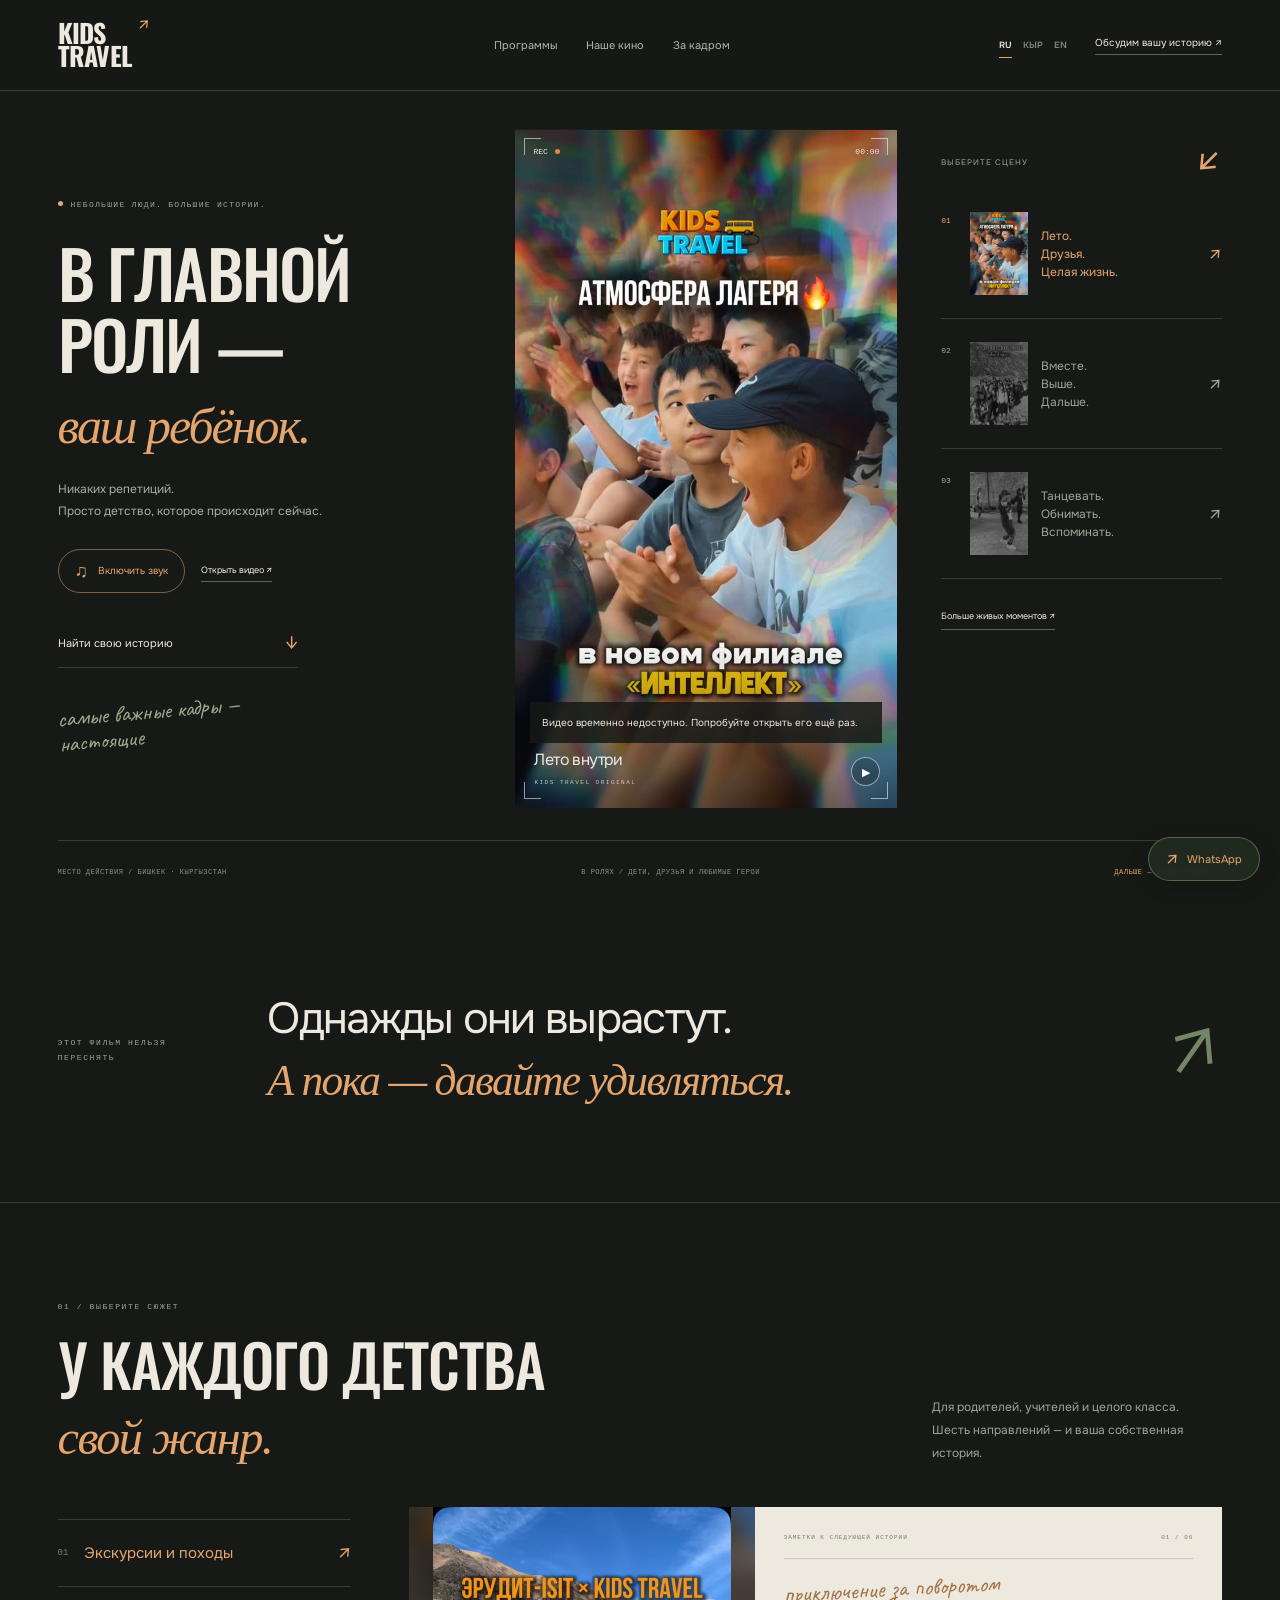
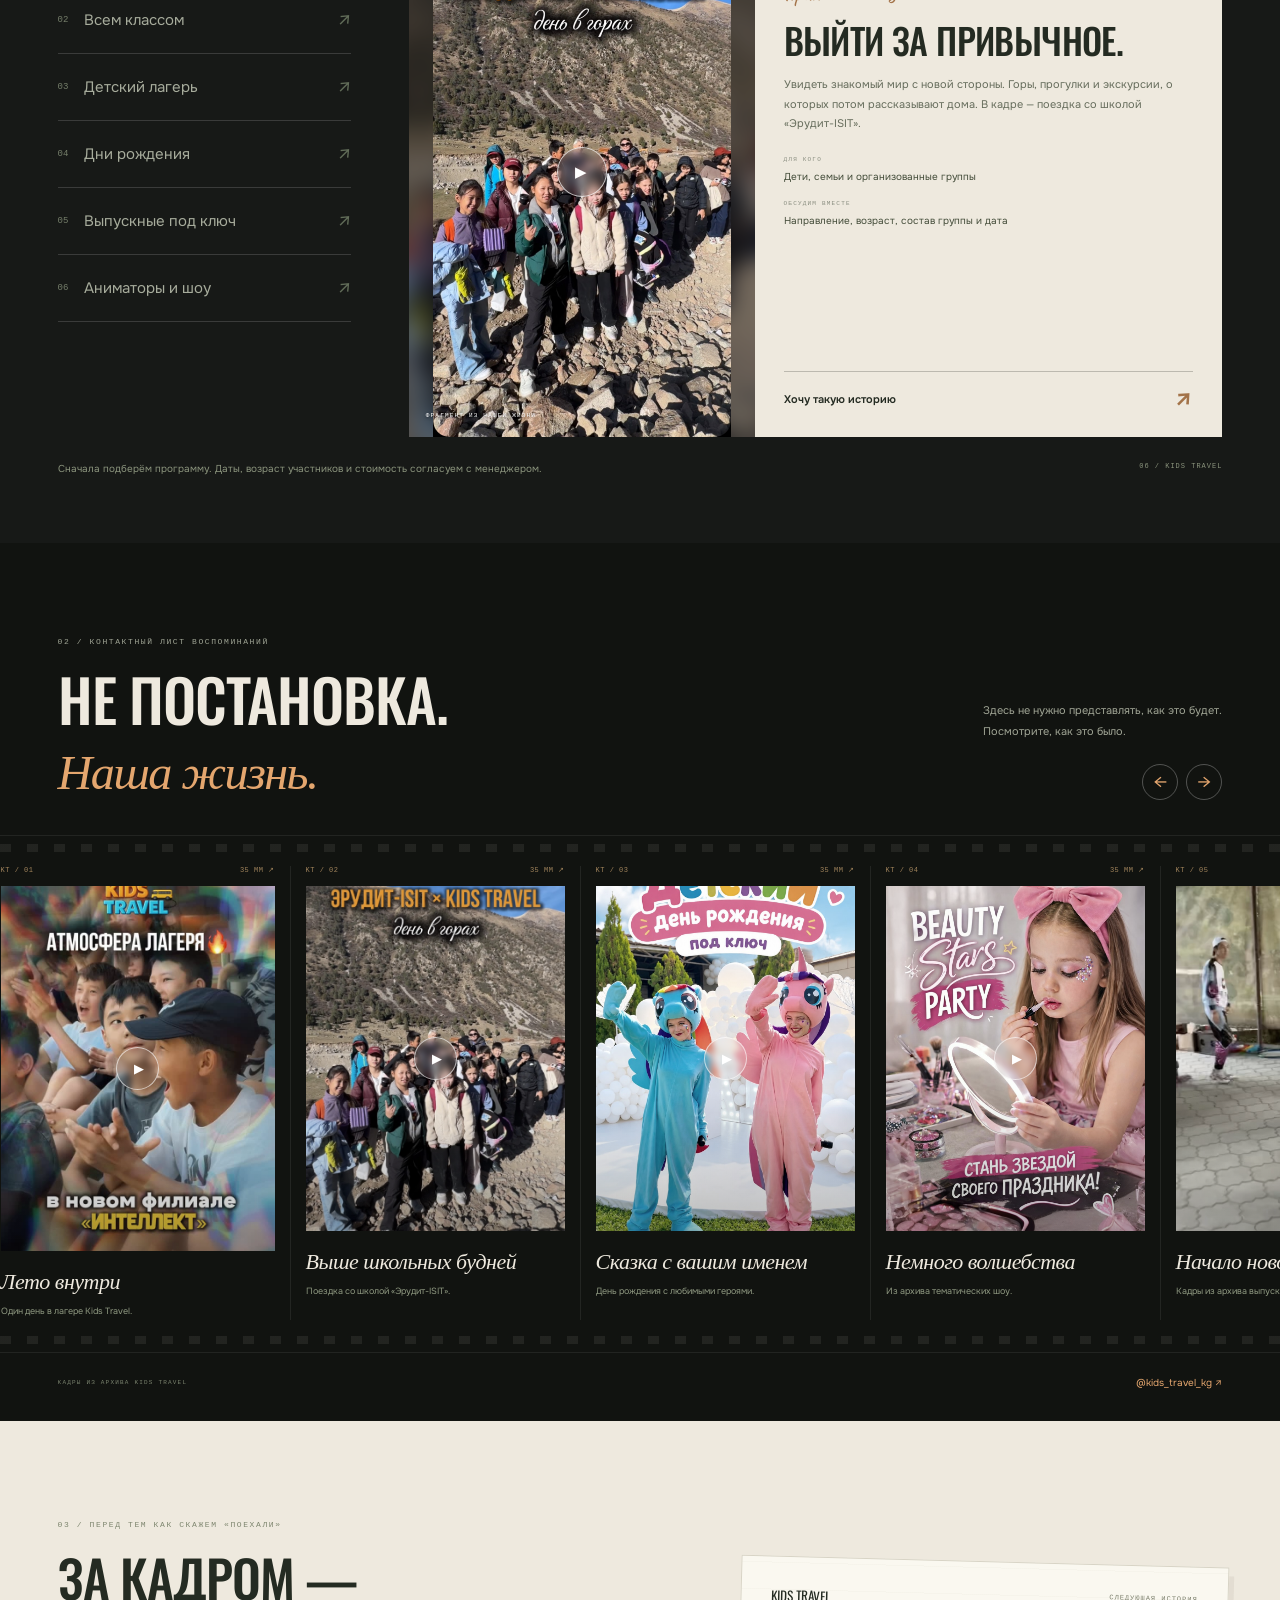
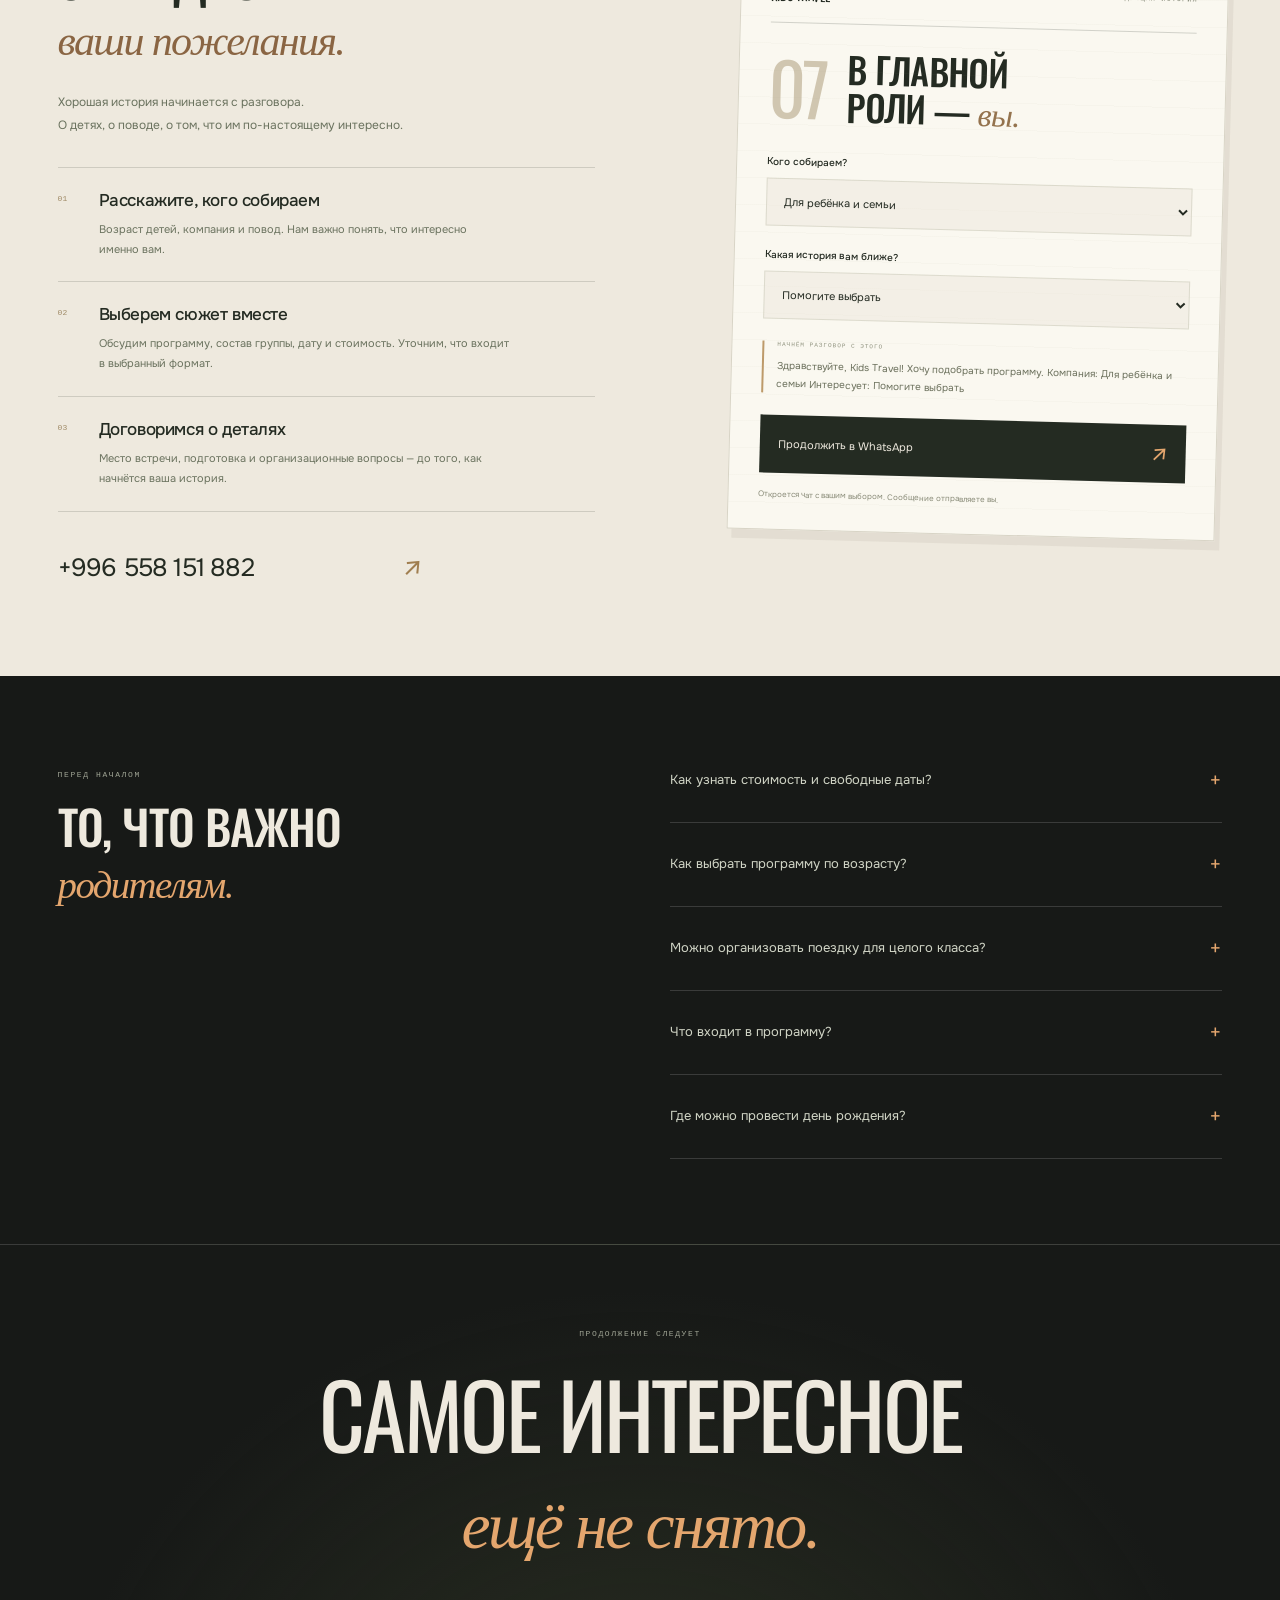
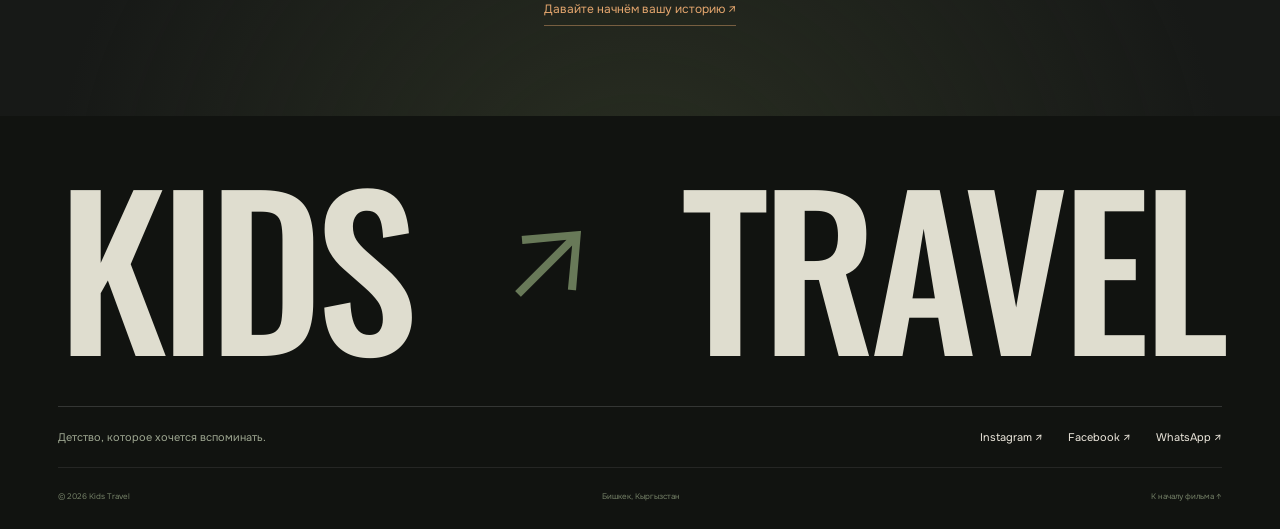
==== commit 21f71c1f: "Launch Childhood Cinema as the full Kids Travel website" ====
--- a/kids-travel/index.html
+++ b/kids-travel/index.html
@@ -1,44 +1,21 @@
 <!doctype html>
-<html lang="ru">
-<head>
-  <meta charset="utf-8"><meta name="viewport" content="width=device-width,initial-scale=1">
-  <meta name="theme-color" content="#f5f1e8"><meta name="description" content="Kids Travel: экскурсии, лагерь, дни рождения, выпускные и шоу-программы в Бишкеке и Кыргызстане. Подберите приключение в WhatsApp.">
-  <title>Kids Travel — детство, полное приключений</title>
-  <link rel="icon" type="image/svg+xml" href="assets/favicon.svg"><link rel="stylesheet" href="style.css"><link rel="stylesheet" href="design.css">
-</head>
+<html lang="ru"><head><meta charset="utf-8"><meta name="viewport" content="width=device-width,initial-scale=1"><meta name="theme-color" content="#171917"><meta name="description" content="Kids Travel — детские экскурсии, поездки классом, лагерь, дни рождения, выпускные и шоу в Кыргызстане. Живые видео и подбор программы в WhatsApp."><title>Kids Travel — Кино детства</title><link rel="icon" href="assets/favicon.svg"><link rel="stylesheet" href="cinema.css"></head>
 <body>
-<a class="skip" href="#directions" data-t="skip">К направлениям</a>
-<header class="header">
- <a href="#" class="logo" aria-label="Kids Travel"><span class="logo-mark">k<span>✳</span></span><span>KIDS<br>TRAVEL<span class="logo-dot">.</span></span></a>
- <nav aria-label="Navigation"><a href="#directions" data-t="nav1">Приключения</a><a href="#moments" data-t="nav2">Живые моменты</a><a href="#how" data-t="nav3">Как всё устроено</a></nav>
- <div class="header-right"><div class="languages" role="group" aria-label="Language"><button data-lang="ru" aria-pressed="true">RU</button><button data-lang="ky" aria-pressed="false">КЫР</button><button data-lang="en" aria-pressed="false">EN</button></div><a class="header-contact wa" data-t="contact">Связаться ↗</a></div>
-</header>
+<a class="skip" href="#programmes" data-t="skip">К программам</a><div class="reading-progress" aria-hidden="true"></div>
+<header class="site-header"><a class="brand" href="#top" aria-label="Kids Travel">KIDS<br>TRAVEL<span>↗</span></a><nav aria-label="Навигация"><a href="#programmes" data-t="navProgrammes">Программы</a><a href="#films" data-t="navFilms">Наше кино</a><a href="#backstage" data-t="navBackstage">За кадром</a></nav><div class="header-end"><div class="languages" role="group" aria-label="Language"><button data-lang="ru" aria-pressed="true">RU</button><button data-lang="ky" aria-pressed="false">КЫР</button><button data-lang="en" aria-pressed="false">EN</button></div><a class="header-contact whatsapp" data-t="headerContact">Обсудим вашу историю ↗</a><button id="menu-button" aria-expanded="false" aria-controls="mobile-nav" aria-label="Меню"><span></span><span></span></button></div></header>
+<nav id="mobile-nav" hidden aria-label="Навигация"><a href="#programmes" data-t="navProgrammes">Программы</a><a href="#films" data-t="navFilms">Наше кино</a><a href="#backstage" data-t="navBackstage">За кадром</a><a class="whatsapp" data-t="headerContact">Обсудим вашу историю ↗</a></nav>
 <main>
- <section class="hero" aria-labelledby="hero-title">
-  <div class="hero-top"><div class="hero-copy"><div class="eyebrow"><i></i><span data-t="location">БИШКЕК · КЫРГЫЗСТАН</span></div><h1 id="hero-title" data-t="headline">Детство.<br><span>вне рамок.</span></h1></div><div class="hero-aside"><span class="sun-doodle" aria-hidden="true">✳</span><p data-t="intro">Выше гор. Громче смех.<br>Больше историй, которые хочется рассказывать.</p><a href="#directions" class="text-link"><span data-t="explore">Листайте за приключениями</span> ↓</a></div></div>
-  <div class="hero-stage"><div class="hero-video-frame"><div class="hero-media"><video id="hero-video" autoplay muted loop playsinline preload="metadata" poster="assets/poster-1.jpg" aria-label="Kids Travel — поездка в горы"><source src="assets/video-1.mp4" type="video/mp4"></video></div><div class="hero-shade"></div><span class="film-label"><i></i> KIDS TRAVEL / PLAY YOUR CHILDHOOD</span><div class="hero-bottom"><span data-t="heroNote">НАСТОЯЩИЕ ДЕТИ. НАСТОЯЩИЕ ЭМОЦИИ.</span><div class="video-tools"><button id="hero-toggle" data-t="pause">Ⅱ Пауза</button><button class="watch" data-video="1" data-t="watch">▶ Смотреть со звуком</button></div></div></div><div class="hero-ticket"><div class="ticket-head"><span data-t="ticket">БИЛЕТ В ПРИКЛЮЧЕНИЕ</span><b>↗</b></div><p data-t="sticker">Впечатления<br>вместо вещей</p><a class="button lime" href="#directions"><span data-t="choose">Выбрать приключение</span><span>↗</span></a><div class="ticket-code" aria-hidden="true">|||| || ||||| || | |||| ||||| ||</div></div><span class="hero-side-note" aria-hidden="true">TAKE A MEMORY. LEAVE A FOOTPRINT.</span></div>
-  <div class="hero-caption"><span data-t="edition">ДНЕВНИК ПРИКЛЮЧЕНИЙ / KIDS TRAVEL</span><span data-t="heroCaption">Счастливые моменты нельзя отложить на потом. ↙</span></div>
- </section>
- <div class="ticker" aria-hidden="true"><span data-t="ticker">МАЛЕНЬКИЕ ПУТЕШЕСТВЕННИКИ</span><b>✳</b><span data-t="ticker2">БОЛЬШИЕ ПРИКЛЮЧЕНИЯ</span><b>✳</b><span>KIDS TRAVEL</span><b>✳</b></div>
- <section class="manifesto"><div class="postmark" aria-hidden="true"><span>KIDS TRAVEL</span><b>KG ↗</b><span>MEMORIES INSIDE</span></div><p data-t="manifesto">Однажды они вырастут.<br>А пока — <em>давайте удивляться.</em></p><span class="manifesto-arrow" aria-hidden="true">⤵</span></section>
- <section id="directions" class="section directions">
-  <div class="section-heading"><div><div class="eyebrow dark" data-t="dirLabel">01 / КУДА ОТПРАВИМСЯ?</div><h2 data-t="dirTitle">У каждого детства —<br><em>свой маршрут.</em></h2></div><p data-t="dirIntro">Для семьи, целого класса или большой компании. Найдём то самое приключение.</p></div><div class="route-divider" aria-hidden="true"><span>START HERE</span><svg viewBox="0 0 900 35" preserveAspectRatio="none"><path d="M1 20C110-15 155 45 280 20S420-5 550 20S710 40 890 14"/></svg><span>06 / WOW</span></div>
-  <div class="filters" role="group" aria-label="Filter"><button data-filter="all" class="active" aria-pressed="true" data-t="all">Все приключения</button><button data-filter="family" aria-pressed="false" data-t="family">Для семьи</button><button data-filter="school" aria-pressed="false" data-t="school">Для класса</button><button data-filter="party" aria-pressed="false" data-t="party">Для праздника</button></div>
-  <div id="direction-grid" class="direction-grid"></div>
-  <p class="price-note"><span>↗</span><span data-t="priceNote">Программы, свободные даты и стоимость уточняйте у менеджера в WhatsApp.</span></p>
- </section>
- <section id="moments" class="moments section">
-  <div class="section-heading"><div><div class="eyebrow" data-t="momLabel">02 / НИКАКИХ ПОСТАНОВОК</div><h2 data-t="momTitle">Это надо<br><em>почувствовать.</em></h2></div><p data-t="momIntro">Чуть-чуть нашей жизни — в движении.<br>Включайте звук и присоединяйтесь.</p></div>
-  <div class="reel-grid" id="reel-grid"></div>
-  <div class="film-navigation"><span data-t="filmHint">Пять историй. Листайте и выбирайте свою.</span><div><button id="film-prev" aria-label="Предыдущие видео">←</button><button id="film-next" aria-label="Следующие видео">→</button></div></div>
-  <div class="moments-footer"><p data-t="instagramNote">Ещё больше историй — в нашем Instagram</p><a href="https://www.instagram.com/kids_travel_kg/" target="_blank" rel="noopener noreferrer">@kids_travel_kg ↗</a></div>
- </section>
- <section id="how" class="section how"><div class="how-title"><div class="eyebrow dark" data-t="howLabel">03 / ВСЁ НАЧИНАЕТСЯ С «ПРИВЕТ»</div><h2 data-t="howTitle">Вы мечтаете.<br><em>Мы собираем<br>приключение.</em></h2><div class="hand-arrow" aria-hidden="true">⤴</div><span class="how-note" data-t="howNote">От «а давайте» — до «вот это да!»</span></div><div id="steps" class="steps"></div></section>
- <section class="section planner" id="planner"><div><div class="eyebrow dark" data-t="planLabel">ВАША ИСТОРИЯ НАЧИНАЕТСЯ ЗДЕСЬ</div><h2 data-t="planTitle">А что, если<br><em>уже пора?</em></h2><p data-t="planIntro">Расскажите, для кого ищете впечатления.<br>Продолжим в WhatsApp и подберём программу.</p></div><form id="plan-form"><label for="audience" data-t="audienceLabel">Для кого приключение?</label><select id="audience"></select><label for="interest" data-t="interestLabel">Что вам интересно?</label><select id="interest"></select><button class="button ink" type="submit"><span data-t="planButton">Обсудить в WhatsApp</span><span>↗</span></button><p class="form-note" data-t="formNote">Откроется чат с вашим выбором. Сообщение отправляете вы.</p></form><span class="planner-star" aria-hidden="true">✳</span></section>
- <section class="section faq"><div class="eyebrow dark" data-t="faqLabel">ПАРА ВОПРОСОВ ПЕРЕД СТАРТОМ</div><div id="faq-list"></div></section>
+<section id="top" class="hero section" aria-labelledby="hero-title"><div class="hero-stage"><div class="hero-copy"><span class="eyebrow hero-eyebrow" data-t="heroEyebrow">НЕБОЛЬШИЕ ЛЮДИ. БОЛЬШИЕ ИСТОРИИ.</span><h1 id="hero-title" data-t="heroTitle">В главной<br>роли —<br><em>ваш ребёнок.</em></h1><p data-t="heroIntro">Никаких репетиций.<br>Просто детство, которое происходит сейчас.</p><div class="hero-actions"><button class="sound-button" id="hero-sound" aria-pressed="false"><span aria-hidden="true">♫</span><span id="sound-label">Включить звук</span></button><button class="text-button" id="open-hero" data-play="camp" data-t="openFilm">Открыть видео ↗</button></div><a href="#programmes" class="hero-programme-link"><span data-t="heroCta">Найти свою историю</span><span>↓</span></a><span class="handwritten" data-t="heroHandwritten">самые важные кадры — настоящие</span></div>
+<div class="hero-screen film-screen"><video id="hero-video" class="ambient-video" muted loop playsinline preload="metadata" poster="assets/poster-4.jpg" data-src="assets/video-4.mp4" aria-label="Жизнь в детском лагере Kids Travel"></video><div class="screen-top"><span>REC <i></i></span><span id="hero-time">00:00</span></div><span class="screen-corner c1"></span><span class="screen-corner c2"></span><span class="screen-corner c3"></span><span class="screen-corner c4"></span><div class="screen-bottom"><span id="hero-scene-name"></span><span>KIDS TRAVEL ORIGINAL</span></div><button id="hero-pause" class="pause-control" aria-label="Приостановить видео">Ⅱ</button><p id="hero-error" class="media-error" hidden data-t="mediaError">Видео временно недоступно. Попробуйте открыть его ещё раз.</p></div>
+<aside class="scene-list"><div class="scene-heading"><span data-t="chooseScene">ВЫБЕРИТЕ СЦЕНУ</span><b aria-hidden="true">↙</b></div><button class="scene selected" data-scene="camp" aria-pressed="true"><span>01</span><img src="assets/poster-4.jpg" alt="" loading="lazy"><span data-t="sceneCamp">Лето.<br>Друзья.<br>Целая жизнь.</span><b aria-hidden="true">↗</b></button><button class="scene" data-scene="classes" aria-pressed="false"><span>02</span><img src="assets/poster-1.jpg" alt="" loading="lazy"><span data-t="sceneTrip">Вместе.<br>Выше.<br>Дальше.</span><b aria-hidden="true">↗</b></button><button class="scene" data-scene="graduation" aria-pressed="false"><span>03</span><img src="assets/poster-5.jpg" alt="" loading="lazy"><span data-t="sceneGraduation">Танцевать.<br>Обнимать.<br>Вспоминать.</span><b aria-hidden="true">↗</b></button><a href="#films" class="scene-more" data-t="moreFilms">Больше живых моментов ↗</a></aside></div><div class="hero-credits"><span data-t="creditsLocation">МЕСТО ДЕЙСТВИЯ / БИШКЕК · КЫРГЫЗСТАН</span><span data-t="creditsStarring">В РОЛЯХ / ДЕТИ, ДРУЗЬЯ И ЛЮБИМЫЕ ГЕРОИ</span><a href="#programmes" data-t="creditsNext">ДАЛЬШЕ — ВАША ИСТОРИЯ ↓</a></div></section>
+<section class="opening-line section" aria-label="Наш подход"><span class="eyebrow" data-t="openingLabel">ЭТОТ ФИЛЬМ НЕЛЬЗЯ ПЕРЕСНЯТЬ</span><p data-t="openingLine">Однажды они вырастут.<br><em>А пока — давайте удивляться.</em></p><span class="opening-mark" aria-hidden="true">↗</span></section>
+<section class="programmes section" id="programmes" aria-labelledby="programmes-title"><div class="section-heading"><div><span class="eyebrow" data-t="programmesLabel">01 / ВЫБЕРИТЕ СЮЖЕТ</span><h2 id="programmes-title" data-t="programmesTitle">У каждого детства<br><em>свой жанр.</em></h2></div><p data-t="programmesIntro">Для родителей, учителей и целого класса.<br>Шесть направлений — и ваша собственная история.</p></div><div class="programme-workbench"><div class="programme-index" id="programme-index" role="group" aria-label="Направления Kids Travel"></div><article class="programme-screen" aria-live="polite"><div class="programme-film"><div class="programme-backdrop" aria-hidden="true"></div><video id="programme-video" class="ambient-video" muted loop playsinline preload="none" data-src="assets/video-1.mp4" poster="assets/poster-1.jpg" aria-hidden="true"></video><button class="play-round" id="open-programme" data-play="excursions" aria-label="Смотреть видео">▶</button><span class="programme-film-label" data-t="programmeFilmLabel">ФРАГМЕНТ ИЗ НАШЕЙ ЖИЗНИ</span></div><div class="programme-note"><div class="note-top"><span data-t="programmeNote">ЗАМЕТКИ К СЛЕДУЮЩЕЙ ИСТОРИИ</span><span id="programme-count">01 / 06</span></div><span class="programme-genre" id="programme-genre"></span><h3 id="programme-title"></h3><p id="programme-description"></p><dl class="programme-details"><div><dt data-t="forWhom">ДЛЯ КОГО</dt><dd id="programme-audience"></dd></div><div><dt data-t="toDiscuss">ОБСУДИМ ВМЕСТЕ</dt><dd id="programme-details"></dd></div></dl><a class="programme-cta whatsapp" id="programme-cta"><span data-t="programmeCta">Хочу такую историю</span><span>↗</span></a></div></article></div><div class="programme-foot"><span data-t="programmeFoot">Сначала подберём программу. Даты, возраст участников и стоимость согласуем с менеджером.</span><span>06 / KIDS TRAVEL</span></div></section>
+<section class="films" id="films" aria-labelledby="films-title"><div class="section film-intro"><div><span class="eyebrow" data-t="filmsLabel">02 / КОНТАКТНЫЙ ЛИСТ ВОСПОМИНАНИЙ</span><h2 id="films-title" data-t="filmsTitle">Не постановка.<br><em>Наша жизнь.</em></h2></div><div class="film-intro-aside"><p data-t="filmsIntro">Здесь не нужно представлять, как это будет.<br>Посмотрите, как это было.</p><div class="film-arrows"><button id="films-prev" aria-label="Предыдущие видео">←</button><button id="films-next" aria-label="Следующие видео">→</button></div></div></div><div class="contact-sheet" id="contact-sheet" tabindex="0" aria-label="Видеогалерея"></div><div class="section films-bottom"><span data-t="filmsArchive">КАДРЫ ИЗ АРХИВА KIDS TRAVEL</span><a href="https://www.instagram.com/kids_travel_kg/" target="_blank" rel="noopener noreferrer">@kids_travel_kg ↗</a></div></section>
+<section class="backstage section" id="backstage" aria-labelledby="backstage-title"><div class="backstage-left"><span class="eyebrow" data-t="backstageLabel">03 / ПЕРЕД ТЕМ КАК СКАЖЕМ «ПОЕХАЛИ»</span><h2 id="backstage-title" data-t="backstageTitle">За кадром —<br><em>ваши пожелания.</em></h2><p class="backstage-intro" data-t="backstageIntro">Хорошая история начинается с разговора.<br>О детях, о поводе, о том, что им по-настоящему интересно.</p><ol class="backstage-steps" id="backstage-steps"></ol><a class="backstage-phone" href="tel:+996558151882">+996 558 151 882 <span>↗</span></a></div><form class="call-sheet" id="request-form"><div class="sheet-heading"><span>KIDS TRAVEL</span><span data-t="sheetHeading">СЛЕДУЮЩАЯ ИСТОРИЯ</span></div><div class="sheet-title"><span class="sheet-number" aria-hidden="true">07</span><h3 data-t="sheetTitle">В главной<br>роли — <em>вы.</em></h3></div><label for="request-audience" data-t="requestAudience">Кого собираем?</label><select id="request-audience" name="audience"></select><label for="request-programme" data-t="requestProgramme">Какая история вам ближе?</label><select id="request-programme" name="programme"></select><div class="request-preview"><span data-t="previewLabel">НАЧНЁМ РАЗГОВОР С ЭТОГО</span><p id="request-preview" aria-live="polite"></p></div><button type="submit" class="request-submit"><span data-t="requestSubmit">Продолжить в WhatsApp</span><span>↗</span></button><p class="request-note" data-t="requestNote">Откроется чат с вашим выбором. Сообщение отправляете вы.</p></form></section>
+<section class="faq section" aria-labelledby="faq-title"><div><span class="eyebrow" data-t="faqLabel">ПЕРЕД НАЧАЛОМ</span><h2 id="faq-title" data-t="faqTitle">То, что важно<br><em>родителям.</em></h2></div><div class="faq-list" id="faq-list"></div></section>
+<section class="closing-line section"><span class="eyebrow" data-t="closingLabel">ПРОДОЛЖЕНИЕ СЛЕДУЕТ</span><p data-t="closingLine">Самое интересное<br><em>ещё не снято.</em></p><a class="whatsapp" data-t="closingCta">Давайте начнём вашу историю ↗</a></section>
 </main>
-<footer><div class="footer-wordmark" aria-hidden="true">KIDS<span>✳</span>TRAVEL</div><div class="footer-top"><a class="logo" href="#"><span class="logo-mark">k<span>✳</span></span><span>KIDS<br>TRAVEL.</span></a><p data-t="footerLine">Детство, которое хочется вспоминать.</p><a class="phone" href="tel:+996558151882">+996 558 151 882 ↗</a></div><div class="footer-bottom"><span>© <span id="year"></span> Kids Travel</span><span data-t="city">Бишкек, Кыргызстан</span><div><a href="https://www.instagram.com/kids_travel_kg/" target="_blank" rel="noopener noreferrer">Instagram ↗</a><a href="https://www.facebook.com/profile.php?id=61578369153293" target="_blank" rel="noopener noreferrer">Facebook ↗</a><a class="wa">WhatsApp ↗</a></div></div></footer>
-<a class="floating-wa wa" aria-label="WhatsApp">↗ <span>WhatsApp</span></a>
-<dialog id="video-dialog"><div class="dialog-head"><span id="video-title"></span><button id="close-video" aria-label="Закрыть видео">✕</button></div><video id="modal-video" controls playsinline preload="none"></video><p id="video-error" hidden data-t="videoError">Видео не загрузилось. Попробуйте ещё раз или откройте оригинал.</p><a id="original-link" target="_blank" rel="noopener noreferrer" data-t="original">Оригинал в Instagram ↗</a></dialog>
-<script src="app.js"></script>
-</body></html>
+<footer class="footer section"><div class="footer-wordmark" aria-hidden="true">KIDS<span>↗</span>TRAVEL</div><div class="footer-main"><span data-t="footerLine">Детство, которое хочется вспоминать.</span><div><a href="https://www.instagram.com/kids_travel_kg/" target="_blank" rel="noopener noreferrer">Instagram ↗</a><a href="https://www.facebook.com/profile.php?id=61578369153293" target="_blank" rel="noopener noreferrer">Facebook ↗</a><a class="whatsapp">WhatsApp ↗</a></div></div><div class="footer-bottom"><span>© <span id="year"></span> Kids Travel</span><span data-t="footerLocation">Бишкек, Кыргызстан</span><a href="#top" data-t="backToTop">К началу фильма ↑</a></div></footer>
+<a class="floating-contact whatsapp" aria-label="WhatsApp"><span aria-hidden="true">↗</span> WhatsApp</a>
+<dialog id="film-dialog"><div class="dialog-top"><span id="film-title">KIDS TRAVEL</span><button id="close-film" aria-label="Закрыть видео">✕</button></div><video id="full-video" controls playsinline preload="none"></video><p id="film-error" hidden data-t="mediaError">Видео временно недоступно. Попробуйте открыть его ещё раз.</p><a id="film-original" target="_blank" rel="noopener noreferrer" data-t="original">Оригинал в Instagram ↗</a></dialog>
+<script src="cinema.js"></script></body></html>
--- a/kids-travel/cinema.css
+++ b/kids-travel/cinema.css
@@ -0,0 +1,5 @@
+@import url('https://fonts.googleapis.com/css2?family=Caveat:wght@500;600&family=Onest:wght@400;500;600;700;800&family=Oswald:wght@400;500;600;700&display=swap');
+:root{--black:#171917;--deep:#111310;--paper:#eee9de;--amber:#e4a66e;--muted:#a0a595;--line:#ffffff26;--ink:#242b22}*{box-sizing:border-box}html{scroll-behavior:smooth;scroll-padding-top:90px}body{margin:0;background:var(--black);color:var(--paper);font-family:Onest,Arial,sans-serif;-webkit-font-smoothing:antialiased;overflow-x:clip}button,input,select{font:inherit}a{color:inherit;text-decoration:none;cursor:pointer}button{cursor:pointer;color:inherit}button,a,select{-webkit-tap-highlight-color:transparent}button:focus-visible,a:focus-visible,select:focus-visible,summary:focus-visible,[tabindex]:focus-visible{outline:2px solid var(--amber);outline-offset:5px}img,video{max-width:100%}h1,h2,h3,p{margin:0}[hidden]{display:none!important}.skip{position:fixed;left:15px;top:-100px;z-index:100;background:var(--amber);color:var(--black);padding:15px}.skip:focus{top:15px}.reading-progress{height:2px;position:fixed;left:0;top:0;width:0;background:var(--amber);z-index:60;pointer-events:none}.site-header{position:sticky;top:0;z-index:40;display:flex;align-items:center;justify-content:space-between;gap:25px;height:91px;padding:0 4.5%;background:#171917ef;backdrop-filter:blur(16px);border-bottom:1px solid var(--line)}.brand{position:relative;display:block;font-family:Oswald,sans-serif;font-size:26px;font-weight:700;line-height:.87;letter-spacing:-.7px}.brand>span{position:absolute;right:-17px;top:-4px;color:var(--amber);font-family:Onest,sans-serif;font-size:17px;font-weight:400}.site-header>nav{display:flex;gap:29px;margin-left:8%;font-size:11px;color:#b5b8ad}.site-header>nav a{padding:8px 0;border-bottom:1px solid transparent}.site-header>nav a:hover{border-color:var(--amber);color:var(--paper)}.header-end{display:flex;align-items:center;gap:28px}.languages{display:flex;gap:11px}.languages button{border:0;border-bottom:1px solid transparent;background:none;font-size:9px;font-weight:600;padding:6px 0;color:#83897c}.languages button[aria-pressed=true]{color:var(--paper);border-color:var(--amber)}.header-contact{font-size:10px;border-bottom:1px solid #ffffff50;padding-bottom:5px}#menu-button{display:none}#mobile-nav{position:fixed;top:76px;left:0;right:0;background:var(--black);padding:15px 22px 25px;border-bottom:1px solid var(--line);z-index:35}#mobile-nav a{display:block;padding:14px 0;border-bottom:1px solid var(--line);font-size:15px}.section{padding-left:4.5%;padding-right:4.5%;max-width:1800px;margin:auto}.hero-stage{display:grid;grid-template-columns:1.06fr 1fr .72fr;gap:3.4%;padding:38px 0 32px;align-items:center}.eyebrow{font-family:monospace;font-size:8px;letter-spacing:1.6px;line-height:1.8;font-weight:400;color:var(--muted)}.hero-copy{position:relative;padding:12px 0}.hero-eyebrow{font-size:8px;letter-spacing:1.3px}.hero-eyebrow:before{content:'';display:inline-block;width:5px;height:5px;background:var(--amber);border-radius:50%;margin-right:8px;vertical-align:1px}h1{font-family:Oswald,sans-serif;text-transform:uppercase;font-size:clamp(43px,5.2vw,86px);font-weight:500;line-height:1.06;letter-spacing:-1.8px;margin:25px 0 24px}h1 em{font-family:Georgia,serif;font-weight:400;font-size:.75em;line-height:1.05;letter-spacing:-2px;text-transform:none;color:var(--amber);display:inline-block;margin-top:12px}.hero-copy>p{font-size:12px;line-height:1.85;color:#aaafa0}.hero-actions{display:flex;flex-wrap:wrap;align-items:center;gap:16px;margin-top:27px}.sound-button{display:flex;gap:10px;align-items:center;border:1px solid #e4a66e80;border-radius:30px;padding:12px 16px;background:transparent;color:var(--amber);font-size:10px}.sound-button>span:first-child{font-size:18px;line-height:1}.sound-button:hover{background:#e4a66e15}.text-button{background:none;border:0;border-bottom:1px solid #ffffff50;padding:5px 0;font-size:9px}.hero-programme-link{display:flex;justify-content:space-between;gap:20px;align-items:center;border-bottom:1px solid var(--line);padding:18px 0 12px;margin-top:20px;max-width:240px;font-size:11px}.hero-programme-link>span:last-child{color:var(--amber);font-size:19px}.handwritten{display:block;font-family:Caveat,cursive;transform:rotate(-5deg);font-size:23px;line-height:1.1;color:#9caa8d;max-width:250px;margin-top:28px}.film-screen{position:relative;background:#292f24;isolation:isolate;overflow:hidden}.hero-screen{aspect-ratio:9/15.5;max-height:680px}.hero-screen>video{height:100%;width:100%;display:block;object-fit:cover}.hero-screen:after{content:'';position:absolute;inset:0;background:linear-gradient(0deg,#0008,transparent 25%,transparent 82%,#0005);pointer-events:none}.screen-top{position:absolute;left:18px;right:18px;top:18px;z-index:2;font-family:monospace;font-size:8px;display:flex;justify-content:space-between}.screen-top>span:first-child{display:flex;align-items:center;gap:7px}.screen-top i{height:5px;width:5px;background:#ef7d51;border-radius:50%}.screen-corner{position:absolute;width:17px;height:17px;border-color:#ffffff90;border-style:solid;z-index:2;pointer-events:none}.c1{left:9px;top:9px;border-width:1px 0 0 1px}.c2{right:9px;top:9px;border-width:1px 1px 0 0}.c3{left:9px;bottom:9px;border-width:0 0 1px 1px}.c4{right:9px;bottom:9px;border-width:0 1px 1px 0}.screen-bottom{position:absolute;left:19px;right:40px;bottom:22px;z-index:2}.screen-bottom>span:first-child{display:block;font-size:16px;letter-spacing:-.6px}.screen-bottom>span:last-child{font-family:monospace;font-size:6px;letter-spacing:1.5px;display:block;margin-top:9px;color:#ffffffb0}.pause-control{position:absolute;right:17px;bottom:22px;z-index:3;background:#0003;backdrop-filter:blur(5px);border:1px solid #ffffff80;border-radius:50%;color:white;font-size:11px;width:29px;height:29px;display:grid;place-items:center}.media-error{position:absolute;z-index:4;bottom:65px;left:15px;right:15px;padding:12px;background:#171917d9;color:var(--paper);font-size:10px;line-height:1.7}.scene-list{align-self:stretch;padding-top:15px;display:flex;flex-direction:column}.scene-heading{display:flex;justify-content:space-between;align-items:center;color:var(--muted);font-size:8px;letter-spacing:1px;margin:0 0 10px}.scene-heading>b{font-size:35px;font-weight:400;line-height:1;color:var(--amber)}.scene{display:grid;grid-template-columns:16px 58px 1fr 13px;align-items:center;gap:13px;text-align:left;padding:23px 0;border:0;border-bottom:1px solid var(--line);background:none;color:#a0a595}.scene>span:first-child{font-family:monospace;font-size:8px;align-self:start;padding-top:4px}.scene img{width:58px;height:83px;object-fit:cover;filter:grayscale(1);opacity:.5;transition:filter .3s,opacity .3s}.scene>span:nth-last-child(2){font-size:12px;line-height:1.5;font-weight:400}.scene>b{font-size:18px;font-weight:400}.scene.selected{color:var(--amber)}.scene.selected img{opacity:1;filter:none}.scene:hover{color:var(--paper)}.scene-more{font-size:9px;align-self:start;border-bottom:1px solid #ffffff50;padding-bottom:5px;margin-top:30px;line-height:1.7}.hero-credits{display:flex;justify-content:space-between;gap:25px;align-items:center;font-family:monospace;color:#8a9280;font-size:7px;letter-spacing:.5px;border-top:1px solid var(--line);padding:25px 0;line-height:1.8}.hero-credits>a{color:var(--amber)}.opening-line{position:relative;display:flex;align-items:center;justify-content:space-between;gap:6%;padding-top:85px;padding-bottom:90px;border-bottom:1px solid var(--line)}.opening-line>.eyebrow{max-width:140px;line-height:1.9}.opening-line>p{font-size:clamp(25px,3.4vw,53px);font-weight:400;line-height:1.4;letter-spacing:-1.7px;flex:1}.opening-line em{font-family:Georgia,serif;font-weight:400;color:var(--amber)}.opening-mark{font-size:80px;line-height:1;color:#758668;font-weight:300;transform:rotate(-10deg)}h2{font-family:Oswald,sans-serif;font-size:clamp(36px,4.6vw,72px);text-transform:uppercase;line-height:1.08;font-weight:500;letter-spacing:-1px;margin-top:18px}h2 em{font-family:Georgia,serif;font-style:italic;text-transform:none;font-size:.82em;font-weight:400;line-height:1.12;color:var(--amber);display:inline-block;margin-top:4px;letter-spacing:-1.6px}.section-heading{display:flex;justify-content:space-between;gap:50px;align-items:flex-end;margin-bottom:42px}.section-heading>p{font-size:12px;line-height:1.9;color:var(--muted);max-width:290px}.programmes{padding-top:90px;padding-bottom:65px}.programme-workbench{display:grid;grid-template-columns:.72fr 2fr;gap:5%;align-items:start}.programme-index{padding-top:12px}.programme-index button{display:flex;align-items:center;gap:16px;padding:21px 0;width:100%;border:0;border-top:1px solid var(--line);background:none;color:#a7ac9c;text-align:left;font-size:15px}.programme-index button:last-child{border-bottom:1px solid var(--line)}.programme-index button>span:first-child{font-family:monospace;font-size:9px;color:#757e6a;flex-shrink:0}.programme-index button>span:last-child{margin-left:auto;font-size:19px;color:#626d59}.programme-index button.selected{color:var(--amber)}.programme-index button.selected>span:last-child{color:var(--amber)}.programme-index button:hover{color:var(--paper)}.programme-screen{display:grid;grid-template-columns:.85fr 1.15fr;background:var(--paper);color:var(--ink);min-height:455px;isolation:isolate}.programme-film{position:relative;background:#31392e;isolation:isolate;min-height:455px;overflow:hidden;display:flex;align-items:center;justify-content:center}.programme-backdrop{position:absolute;inset:-25px;background-image:url('assets/poster-1.jpg');background-size:cover;background-position:center;filter:blur(12px) brightness(.55);z-index:-1}.programme-film>video{width:100%;height:100%;max-height:530px;object-fit:contain;display:block;align-self:stretch}.play-round{position:absolute;inset:0;margin:auto;width:50px;height:50px;border:1px solid #ffffffb0;border-radius:50%;background:#ffffff15;backdrop-filter:blur(4px);color:white;font-size:15px;padding-left:5px;display:grid;place-items:center;z-index:2}.play-round:hover{background:#e4a66e80}.programme-film-label{position:absolute;left:17px;right:17px;bottom:18px;font-family:monospace;font-size:6px;letter-spacing:1.2px;color:#fff;text-shadow:0 1px 3px #0008;z-index:2}.programme-note{padding:26px 29px;display:flex;flex-direction:column}.note-top{display:flex;justify-content:space-between;gap:12px;align-items:center;font-family:monospace;font-size:6px;letter-spacing:1px;color:#767a68;border-bottom:1px solid #242b2230;padding-bottom:15px;line-height:1.8}.note-top>span:last-child{white-space:nowrap}.programme-genre{display:block;font-family:Caveat,cursive;font-size:24px;line-height:1;color:#a37349;margin-top:23px;transform:rotate(-3deg);transform-origin:left}.programme-note h3{font-family:Oswald,sans-serif;font-size:clamp(27px,2.8vw,44px);font-weight:500;line-height:1.1;text-transform:uppercase;letter-spacing:-.6px;margin:14px 0 15px}.programme-note>p{font-size:11px;line-height:1.8;color:#666d5c}.programme-details{margin:22px 0 20px;display:grid;gap:15px}.programme-details dt{font-family:monospace;font-size:6px;letter-spacing:1.2px;color:#8a8e80;margin-bottom:6px}.programme-details dd{font-size:10px;line-height:1.6;margin:0;color:#444d3a}.programme-cta{margin-top:auto;display:flex;align-items:center;justify-content:space-between;gap:20px;border-top:1px solid #242b2240;padding-top:15px;font-size:11px;font-weight:600}.programme-cta>span:last-child{font-size:24px;color:#a37349;line-height:1}.programme-foot{display:flex;align-items:flex-start;justify-content:space-between;gap:30px;margin-top:23px;font-size:10px;line-height:1.8;color:#8b947d}.programme-foot>span:first-child{max-width:650px}.programme-foot>span:last-child{font-family:monospace;font-size:7px;letter-spacing:1px;flex-shrink:0}.films{background:var(--deep);padding-top:85px;padding-bottom:25px;overflow:hidden}.film-intro{display:flex;justify-content:space-between;align-items:flex-end;gap:40px;padding-bottom:35px}.film-intro-aside>p{font-size:11px;line-height:1.9;color:var(--muted)}.film-arrows{display:flex;justify-content:flex-end;gap:8px;margin-top:22px}.film-arrows button{width:36px;height:36px;background:none;border:1px solid #ffffff45;border-radius:50%;color:var(--amber);font-size:18px}.film-arrows button:hover{background:var(--amber);color:var(--black)}.contact-sheet{display:flex;gap:0;overflow-x:auto;padding:30px 4.5% 32px;position:relative;scroll-snap-type:x mandatory;scrollbar-width:thin;scrollbar-color:#e4a66e80 #ffffff10;border-top:1px solid #ffffff12;border-bottom:1px solid #ffffff12;background:repeating-linear-gradient(90deg,#eee9de14 0 11px,transparent 11px 27px) left 0 top 8px / auto 8px repeat-x,repeating-linear-gradient(90deg,#eee9de14 0 11px,transparent 11px 27px) left 0 bottom 8px / auto 8px repeat-x}.film-frame{flex:0 0 290px;padding:0 15px;border-right:1px solid #ffffff13;scroll-snap-align:start}.film-frame:first-child{padding-left:0}.frame-number{display:flex;justify-content:space-between;gap:15px;font-family:monospace;font-size:7px;color:#a0835b;letter-spacing:.5px;margin:0 0 12px}.frame-video{border:0;position:relative;width:100%;aspect-ratio:9/12;background:#293024;display:block;padding:0;overflow:hidden;color:white}.frame-video img{width:100%;height:100%;object-fit:cover;transition:transform .5s,filter .5s;filter:saturate(.75)}.frame-video:hover img{transform:scale(1.03);filter:saturate(1)}.frame-video:after{content:'';position:absolute;inset:0;background:linear-gradient(0deg,#0004,transparent 40%);pointer-events:none}.frame-play{position:absolute;inset:0;margin:auto;width:43px;height:43px;border:1px solid #fff9;border-radius:50%;background:#fff1;backdrop-filter:blur(3px);display:grid;place-items:center;font-size:13px;padding-left:3px;z-index:1}.film-frame h3{font-family:Georgia,serif;font-size:22px;line-height:1.2;font-style:italic;font-weight:400;letter-spacing:-.5px;margin-top:18px}.film-frame>p{font-size:9px;line-height:1.8;color:#8e9880;margin-top:8px;max-width:240px}.films-bottom{display:flex;align-items:center;justify-content:space-between;gap:20px;padding-top:23px;padding-bottom:7px}.films-bottom>span{font-family:monospace;font-size:6px;letter-spacing:1.2px;color:#7b846f}.films-bottom>a{font-size:10px;color:var(--amber)}.backstage{display:grid;grid-template-columns:1.1fr 1fr;gap:12%;background:var(--paper);color:var(--ink);max-width:none;padding-top:90px;padding-bottom:90px}.backstage .eyebrow{color:#7d856e}.backstage h2{font-size:clamp(34px,4vw,62px)}.backstage h2 em{color:#8a6543}.backstage-intro{font-size:12px;line-height:1.9;color:#6b735f;margin:26px 0}.backstage-steps{list-style:none;padding:0;margin:30px 0}.backstage-steps li{display:grid;grid-template-columns:26px 1fr;gap:15px;border-top:1px solid #242b2228;padding:22px 0}.backstage-steps li:last-child{border-bottom:1px solid #242b2228}.backstage-steps li>span{font-family:monospace;font-size:8px;color:#a08b67;padding-top:4px}.backstage-steps h3{font-size:17px;font-weight:500;letter-spacing:-.4px;margin-bottom:9px}.backstage-steps p{font-size:11px;line-height:1.8;color:#6b735f;max-width:410px}.backstage-phone{font-size:25px;letter-spacing:-.8px;display:flex;align-items:center;justify-content:space-between;max-width:365px;padding-top:8px}.backstage-phone>span{color:#a07e50;font-size:28px}.call-sheet{background:#faf8f0;position:relative;padding:28px 30px;align-self:center;transform:rotate(1.5deg);box-shadow:5px 9px 0 #cac3b550;border:1px solid #d8d4c6;min-width:0}.call-sheet:before{content:'';position:absolute;inset:0;pointer-events:none;background:repeating-linear-gradient(0deg,transparent 0 26px,#9a977a0a 26px 27px)}.sheet-heading{display:flex;justify-content:space-between;gap:20px;border-bottom:1px solid #242b2230;padding-bottom:17px;font-family:monospace;font-size:7px;letter-spacing:1px;color:#7d806e}.sheet-heading>span:first-child{font-family:Oswald,sans-serif;font-size:13px;letter-spacing:0;color:var(--ink)}.sheet-title{display:flex;align-items:center;gap:20px;padding:25px 0 28px}.sheet-number{font-family:Oswald,sans-serif;font-size:72px;line-height:1;color:#d0c6b0;letter-spacing:-3px}.sheet-title h3{font-family:Oswald,sans-serif;font-size:36px;text-transform:uppercase;font-weight:500;line-height:1.05;letter-spacing:-.7px}.sheet-title h3 em{font-family:Georgia,serif;text-transform:none;font-weight:400;font-size:.9em;color:#94734e}.call-sheet label{display:block;font-size:10px;font-weight:500;margin:0 0 10px;position:relative}.call-sheet select{width:100%;min-height:48px;border:1px solid #a7ab954f;padding:12px 32px 12px 13px;background:#eee9de88;border-radius:0;font-size:11px;color:var(--ink);margin-bottom:22px;position:relative}.request-preview{border-left:2px solid #bd9a6a;padding:0 0 0 13px;margin:0 0 22px;position:relative}.request-preview>span{font-family:monospace;font-size:6px;letter-spacing:1px;color:#929581;display:block;margin-bottom:9px}.request-preview>p{font-size:10px;line-height:1.8;color:#6c715d}.request-submit{display:flex;justify-content:space-between;gap:20px;align-items:center;width:100%;background:var(--ink);color:var(--paper);border:0;padding:17px 18px;font-size:11px;position:relative}.request-submit>span:last-child{font-size:24px;line-height:1;color:var(--amber)}.request-submit:hover{background:#3c4833}.request-note{font-size:8px;line-height:1.8;color:#8b8d7a;margin-top:14px;position:relative}.faq{display:grid;grid-template-columns:1fr 1.2fr;gap:13%;padding-top:85px;padding-bottom:85px}.faq h2{font-size:clamp(32px,3.7vw,56px)}.faq-list details{border-bottom:1px solid var(--line);padding:22px 0}.faq-list details:first-child{padding-top:0}.faq-list summary{display:flex;justify-content:space-between;gap:20px;align-items:center;list-style:none;cursor:pointer;font-size:13px;line-height:1.7;color:#d1d5c6}.faq-list summary::-webkit-details-marker{display:none}.faq-list summary:after{content:'+';color:var(--amber);font-size:23px;font-weight:300;flex-shrink:0}.faq-list details[open] summary:after{content:'−'}.faq-list details>p{font-size:11px;line-height:1.9;color:#939d85;margin:18px 30px 0 0}.closing-line{position:relative;text-align:center;padding-top:75px;padding-bottom:90px;border-top:1px solid var(--line);background:radial-gradient(ellipse at 50% 120%,#39412b88,transparent 65%)}.closing-line>p{font-family:Oswald,sans-serif;text-transform:uppercase;font-size:clamp(44px,7vw,110px);font-weight:400;line-height:1.06;letter-spacing:-2.5px;margin-top:25px}.closing-line em{font-family:Georgia,serif;font-size:.73em;text-transform:none;font-weight:400;line-height:1.2;display:inline-block;color:var(--amber)}.closing-line>.whatsapp{display:inline-block;font-size:12px;border-bottom:1px solid #e4a66e70;padding-bottom:8px;margin-top:35px;color:var(--amber)}.footer{padding-top:30px;padding-bottom:25px;background:var(--deep);max-width:none}.footer-wordmark{display:flex;align-items:center;justify-content:space-between;font-family:Oswald,sans-serif;font-size:clamp(60px,16vw,270px);line-height:1.1;font-weight:500;letter-spacing:-7px;color:#dfddcf;white-space:nowrap;padding:5px 0 30px}.footer-wordmark>span{font-family:Onest,sans-serif;font-weight:300;font-size:.65em;color:#687958}.footer-main{display:flex;align-items:center;justify-content:space-between;gap:30px;border-top:1px solid var(--line);padding:23px 0;font-size:11px}.footer-main>span{color:#9da690}.footer-main>div{display:flex;gap:25px}.footer-bottom{display:flex;align-items:center;justify-content:space-between;gap:25px;font-size:8px;color:#737f66;border-top:1px solid #ffffff15;padding-top:22px;line-height:1.7}.floating-contact{position:fixed;bottom:19px;right:20px;z-index:30;background:#222b1fe8;color:var(--amber);border:1px solid #899e6e80;backdrop-filter:blur(10px);padding:12px 17px;border-radius:30px;font-size:11px;display:flex;align-items:center;gap:8px;box-shadow:0 4px 20px #0003}.floating-contact>span{font-size:18px;line-height:1}dialog{width:min(520px,94vw);max-height:95svh;padding:14px;border:5px solid var(--paper);background:var(--black);color:var(--paper);box-shadow:10px 15px 0 #0003}dialog::backdrop{background:#0a1411e6;backdrop-filter:blur(12px)}.dialog-top{display:flex;justify-content:space-between;align-items:center;gap:20px;font-size:11px;margin-bottom:12px}.dialog-top button{background:none;color:var(--paper);border:1px solid #ffffff60;border-radius:50%;width:32px;height:32px;flex-shrink:0}dialog video{display:block;width:100%;max-height:72svh;background:black}dialog>a{font-size:9px;display:block;margin-top:13px;text-decoration:underline;color:#adb89c}dialog>p{font-size:11px;line-height:1.7;margin-top:12px}.dialog-open{overflow:hidden}@media(min-width:1800px){.site-header,.backstage,.footer{padding-left:max(4.5%,calc((100vw - 1638px)/2));padding-right:max(4.5%,calc((100vw - 1638px)/2))}}@media(max-width:1100px){.site-header>nav{margin-left:3%;gap:20px;font-size:10px}.header-end{gap:20px}.hero-stage{gap:25px;grid-template-columns:1.04fr 1fr .75fr}h1{font-size:5.4vw}.scene{grid-template-columns:13px 45px 1fr;gap:10px;padding:20px 0}.scene>b{display:none}.scene img{width:45px;height:68px}.scene>span:nth-last-child(2){font-size:10px}.handwritten{font-size:21px}.hero-eyebrow{font-size:7px}.programme-workbench{grid-template-columns:.72fr 2fr;gap:4%}.programme-index button{font-size:13px;padding:20px 0;gap:12px}.programme-screen{grid-template-columns:.8fr 1.2fr}.programme-note{padding:23px}.programme-film{min-height:440px}.programme-genre{font-size:22px}.programme-note h3{font-size:31px}.programme-note>p{font-size:10px}.programme-details dd{font-size:9px}.section-heading>p{font-size:11px;max-width:255px}.backstage{gap:8%}.call-sheet{padding:25px}.backstage h2{font-size:43px}.opening-mark{font-size:65px}.opening-line>p{font-size:3.6vw}.faq{gap:10%}}@media(max-width:760px){html{scroll-padding-top:90px}.site-header{height:76px;padding:0 21px;gap:20px}.brand{font-size:23px}.brand>span{font-size:16px;right:-15px}.site-header>nav,.header-contact{display:none}.header-end{gap:23px}.languages{gap:13px}.languages button{font-size:9px}#menu-button{border:0;background:none;display:flex;flex-direction:column;gap:6px;padding:8px 0;width:23px;align-items:flex-end}#menu-button span{height:1px;background:var(--paper);display:block;width:23px;transition:transform .2s}#menu-button span:last-child{width:16px}#menu-button[aria-expanded=true] span:first-child{transform:translateY(3px) rotate(45deg)}#menu-button[aria-expanded=true] span:last-child{width:23px;transform:translateY(-4px) rotate(-45deg)}.section{padding-left:21px;padding-right:21px}.hero-stage{grid-template-columns:1fr 1fr;gap:24px 16px;padding:27px 0 23px}.hero-copy{grid-column:span 2;display:grid;grid-template-columns:1.25fr 1fr;gap:0 17px;padding:0;align-items:end}.hero-eyebrow{grid-column:span 2;font-size:6px;letter-spacing:1px}h1{grid-row:span 3;font-size:43px;letter-spacing:-1.3px;margin:17px 0 0;line-height:1.08}h1 em{font-size:.69em;letter-spacing:-1.4px;margin-top:8px}.hero-copy>p{font-size:9px;line-height:1.8;margin:22px 0 14px}.hero-actions{margin:0;display:block}.sound-button{font-size:8px;padding:10px 12px;gap:7px}.sound-button>span:first-child{font-size:15px}.text-button{font-size:8px;display:block;margin-top:10px}.hero-programme-link{font-size:9px;padding:9px 0 8px;margin-top:12px;gap:10px;line-height:1.6;max-width:none}.hero-programme-link>span:last-child{font-size:14px}.handwritten{grid-column:span 2;margin:19px 0 0 auto;max-width:none;font-size:19px;transform:rotate(-3deg)}.hero-screen{aspect-ratio:9/16;align-self:start;max-height:none}.screen-top{font-size:6px;top:12px;left:12px;right:12px}.screen-corner{width:13px;height:13px}.c1,.c3{left:6px}.c2,.c4{right:6px}.c1,.c2{top:6px}.c3,.c4{bottom:6px}.screen-bottom{left:12px;right:35px;bottom:15px}.screen-bottom>span:first-child{font-size:11px;line-height:1.4}.screen-bottom>span:last-child{font-size:4px;letter-spacing:.5px;margin-top:6px}.pause-control{width:22px;height:22px;font-size:8px;right:9px;bottom:15px}.scene-list{padding:0}.scene-heading{font-size:6px;letter-spacing:.7px;margin:0 0 3px}.scene-heading>b{font-size:25px}.scene{grid-template-columns:9px 33px 1fr;gap:7px;padding:13px 0}.scene img{width:33px;height:49px}.scene>span:first-child{font-size:6px}.scene>span:nth-last-child(2){font-size:9px;line-height:1.4}.scene-more{font-size:7px;line-height:1.8;margin-top:18px}.hero-credits{flex-wrap:wrap;gap:10px 20px;font-size:6px;padding:19px 0;letter-spacing:.4px}.hero-credits>span{max-width:46%}.hero-credits>a{width:100%;margin-top:3px}.opening-line{display:block;padding-top:48px;padding-bottom:50px}.opening-line>.eyebrow{max-width:none;font-size:6px}.opening-line>p{font-size:25px;line-height:1.5;letter-spacing:-.8px;margin-top:19px;padding-right:15px}.opening-mark{display:none}.eyebrow{font-size:7px;letter-spacing:1.2px}h2{font-size:39px;letter-spacing:-.8px;margin-top:15px}h2 em{font-size:.8em;letter-spacing:-1px}.section-heading{display:block;margin-bottom:27px}.section-heading>p{font-size:11px;max-width:none;margin-top:20px;line-height:1.85}.programmes{padding-top:52px;padding-bottom:42px}.programme-workbench{grid-template-columns:1fr;gap:25px}.programme-index{display:grid;grid-template-columns:1fr 1fr;gap:0 18px;padding:0}.programme-index button{font-size:11px;padding:15px 0;gap:9px;line-height:1.6}.programme-index button>span:first-child{font-size:7px}.programme-index button>span:last-child{font-size:14px}.programme-index button:nth-last-child(2){border-bottom:1px solid var(--line)}.programme-screen{grid-template-columns:1fr;min-height:0}.programme-film{height:285px;min-height:0;align-items:stretch}.programme-film>video{max-height:none;height:100%;width:100%;object-fit:contain}.programme-film-label{font-size:6px;bottom:13px;left:15px}.play-round{width:45px;height:45px;font-size:13px}.programme-note{padding:23px 24px 25px}.note-top{font-size:6px;letter-spacing:.7px;padding-bottom:13px}.programme-genre{font-size:25px;margin-top:18px}.programme-note h3{font-size:35px;line-height:1.1;margin:12px 0 13px}.programme-note>p{font-size:11px;line-height:1.9}.programme-details{margin:22px 0;gap:16px}.programme-details dt{font-size:6px}.programme-details dd{font-size:10px}.programme-cta{font-size:11px;padding-top:16px}.programme-foot{font-size:9px;gap:20px;margin-top:18px}.programme-foot>span:last-child{font-size:6px;letter-spacing:.5px}.films{padding-top:50px;padding-bottom:21px}.film-intro{display:block;padding-bottom:24px}.film-intro-aside{display:flex;align-items:flex-end;justify-content:space-between;gap:20px;margin-top:23px}.film-intro-aside>p{font-size:10px;line-height:1.8}.film-arrows{gap:6px;margin:0;flex-shrink:0}.film-arrows button{height:29px;width:29px;font-size:15px}.contact-sheet{padding:26px 21px 28px}.film-frame{flex-basis:78vw;padding:0 13px}.film-frame:first-child{padding-left:0}.frame-video{aspect-ratio:9/11.5}.film-frame h3{font-size:22px;margin-top:17px}.film-frame>p{font-size:9px;max-width:none}.films-bottom{padding-top:19px;padding-bottom:0;gap:20px}.films-bottom>span{font-size:5px;letter-spacing:.8px;max-width:50%;line-height:1.8}.films-bottom>a{font-size:9px}.backstage{grid-template-columns:1fr;gap:38px;padding-top:52px;padding-bottom:58px}.backstage h2{font-size:39px}.backstage-intro{font-size:11px;margin:23px 0}.backstage-steps{margin:25px 0}.backstage-steps li{padding:20px 0;gap:11px;grid-template-columns:20px 1fr}.backstage-steps h3{font-size:16px}.backstage-steps p{font-size:11px}.backstage-phone{font-size:24px;max-width:none;padding-top:3px}.call-sheet{padding:22px;transform:rotate(1deg);margin:0 2px}.sheet-heading{font-size:6px;letter-spacing:.5px;padding-bottom:15px}.sheet-heading>span:first-child{font-size:12px}.sheet-title{padding:22px 0 25px;gap:18px}.sheet-number{font-size:63px}.sheet-title h3{font-size:33px}.call-sheet select{font-size:11px;min-height:47px}.call-sheet label{font-size:10px}.request-preview>span{font-size:6px}.request-preview>p{font-size:10px}.request-submit{font-size:11px;padding:16px}.request-note{font-size:8px}.faq{grid-template-columns:1fr;gap:30px;padding-top:53px;padding-bottom:52px}.faq h2{font-size:36px}.faq-list summary{font-size:12px;line-height:1.75}.faq-list details{padding:20px 0}.faq-list details>p{font-size:10px;margin-right:3px}.closing-line{padding-top:50px;padding-bottom:55px}.closing-line>p{font-size:48px;letter-spacing:-1px;line-height:1.1;margin-top:20px}.closing-line em{font-size:.73em;line-height:1.3}.closing-line>.whatsapp{font-size:10px;margin-top:25px}.footer{padding-top:25px;padding-bottom:80px}.footer-wordmark{font-size:17vw;letter-spacing:-3px;padding:0 0 22px}.footer-main{align-items:flex-start;flex-wrap:wrap;font-size:10px;gap:22px;padding:22px 0}.footer-main>div{gap:23px;font-size:10px}.footer-bottom{flex-wrap:wrap;gap:17px;font-size:7px;padding-top:20px}.footer-bottom>a{margin-left:auto}.floating-contact{bottom:14px;right:14px;padding:11px 15px;font-size:10px}.floating-contact>span{font-size:15px}.dialog-top{font-size:10px}dialog{padding:10px;border-width:4px}.media-error{font-size:8px;line-height:1.7;left:9px;right:9px;bottom:70px}html[lang=ky] h1{font-size:37px}html[lang=ky] .hero-copy>p{font-size:8px}html[lang=en] .hero-programme-link{font-size:8px}}
+@media(max-width:370px){h1{font-size:39px}.hero-copy{gap:0 12px}.scene{gap:5px;grid-template-columns:8px 28px 1fr}.scene img{width:28px;height:45px}.scene>span:nth-last-child(2){font-size:8px}.hero-actions .sound-button{padding:9px 10px;font-size:7px}.opening-line>p{font-size:22px}.programme-index button{font-size:10px;gap:7px}.programme-note{padding:21px}.programme-note h3{font-size:32px}html[lang=ky] h1{font-size:34px}.closing-line>p{font-size:43px}}@media(prefers-reduced-motion:reduce){html{scroll-behavior:auto}*,*:before,*:after{animation:none!important;transition:none!important}}
+
+.hero-screen{aspect-ratio:9/16;width:100%;max-width:382px;max-height:none;justify-self:center}.hero-screen>video{object-fit:contain}@media(max-width:760px){.hero-screen{max-width:none;aspect-ratio:9/16}}
